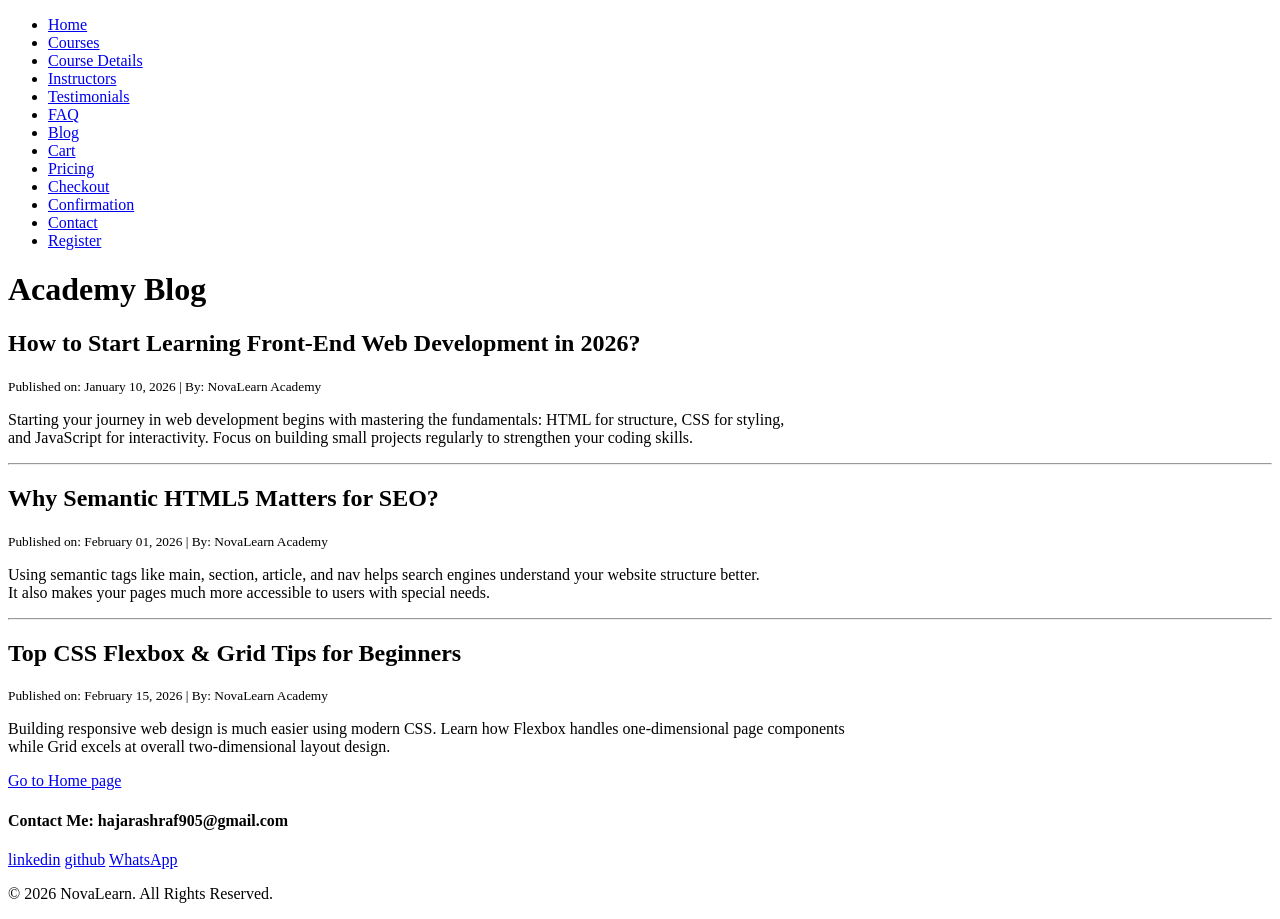
==== blog.html @ bad31fc0 "Complete NovaLearn HTML project" ====
<!DOCTYPE html>
<html lang="en">
<head>
    <meta charset="UTF-8">
    <meta name="viewport" content="width=device-width, initial-scale=1.0">
    <title>Blog</title>
</head>
<body>
    <!--start navBar-->
    <header>
    <nav>
        <ul>
            <li><a href="index.html">Home</a></li>
            <li><a href="courses.html">Courses</a></li>
            <li><a href="details.html">Course Details</a></li>
            <li><a href="inst.html">Instructors</a></li>
            <li><a href="test.html">Testimonials</a></li>
            <li><a href="faq.html">FAQ</a></li>
            <li><a href="blog.html">Blog</a></li>
            <li><a href="cart.html">Cart</a></li>
            <li><a href="price.html">Pricing</a></li>
            <li><a href="out.html">Checkout</a></li>
            <li><a href="conform.html">Confirmation</a></li>
            <li><a href="contact.html">Contact</a></li>
            <li><a href="reg.html">Register</a></li>
        </ul>
    </nav>
    </header>

    <main>
        <h1 class="blogac">Academy Blog</h1>
        <section id="blog">
            <!--article 1-->
            <article class="art">
                <h2 class="qs">How to Start Learning Front-End Web Development in 2026?</h2>
                <p class="sm"><small>Published on: January 10, 2026 | By: NovaLearn Academy</small></p>
                <p class="disc">Starting your journey in web development begins with mastering the fundamentals: HTML for structure, CSS for styling,<br>
                    and JavaScript for interactivity. Focus on building small projects regularly to strengthen your coding skills.</p>
            </article>
            <hr>
            <!--article 2-->
            <article class="art">
                <h2 class="qs">Why Semantic HTML5 Matters for SEO?</h2>
                <p class="sm"><small>Published on: February 01, 2026 | By: NovaLearn Academy</small></p>
                <p class="disc">Using semantic tags like main, section, article, and nav helps search engines understand your website structure better.<br>
                    It also makes your pages much more accessible to users with special needs.</p>
            </article>
            <hr>
            <!--article 3-->
            <article class="art">
                <h2 class="qs">Top CSS Flexbox & Grid Tips for Beginners</h2>
                <p class="sm"><small>Published on: February 15, 2026 | By: NovaLearn Academy</small></p>
                <p class="disc">Building responsive web design is much easier using modern CSS. Learn how Flexbox handles one-dimensional page components<br>
                    while Grid excels at overall two-dimensional layout design.</p>
            </article>
        </section>
        <!--button-->
        <section class="button">
            <a href="index.html">Go to Home page</a>
        </section>
    </main>

    <!--start footer-->
    <footer id="contact">
        <h4>Contact Me: hajarashraf905@gmail.com</h4>
        <div class="linkes">
            <a href="https://www.linkedin.com/in/hajar-ashraf/" target="_blank">linkedin</a>
            <a href="https://github.com/Hajar-Ashraf9" target="_blank">github</a>
            <a href="https://wa.me/201016515759" target="_blank">WhatsApp</a>
        </div>
        <!--حقوق الملكية-->
        <p>&copy; 2026 NovaLearn. All Rights Reserved.</p>
    </footer>
</body>
</html>
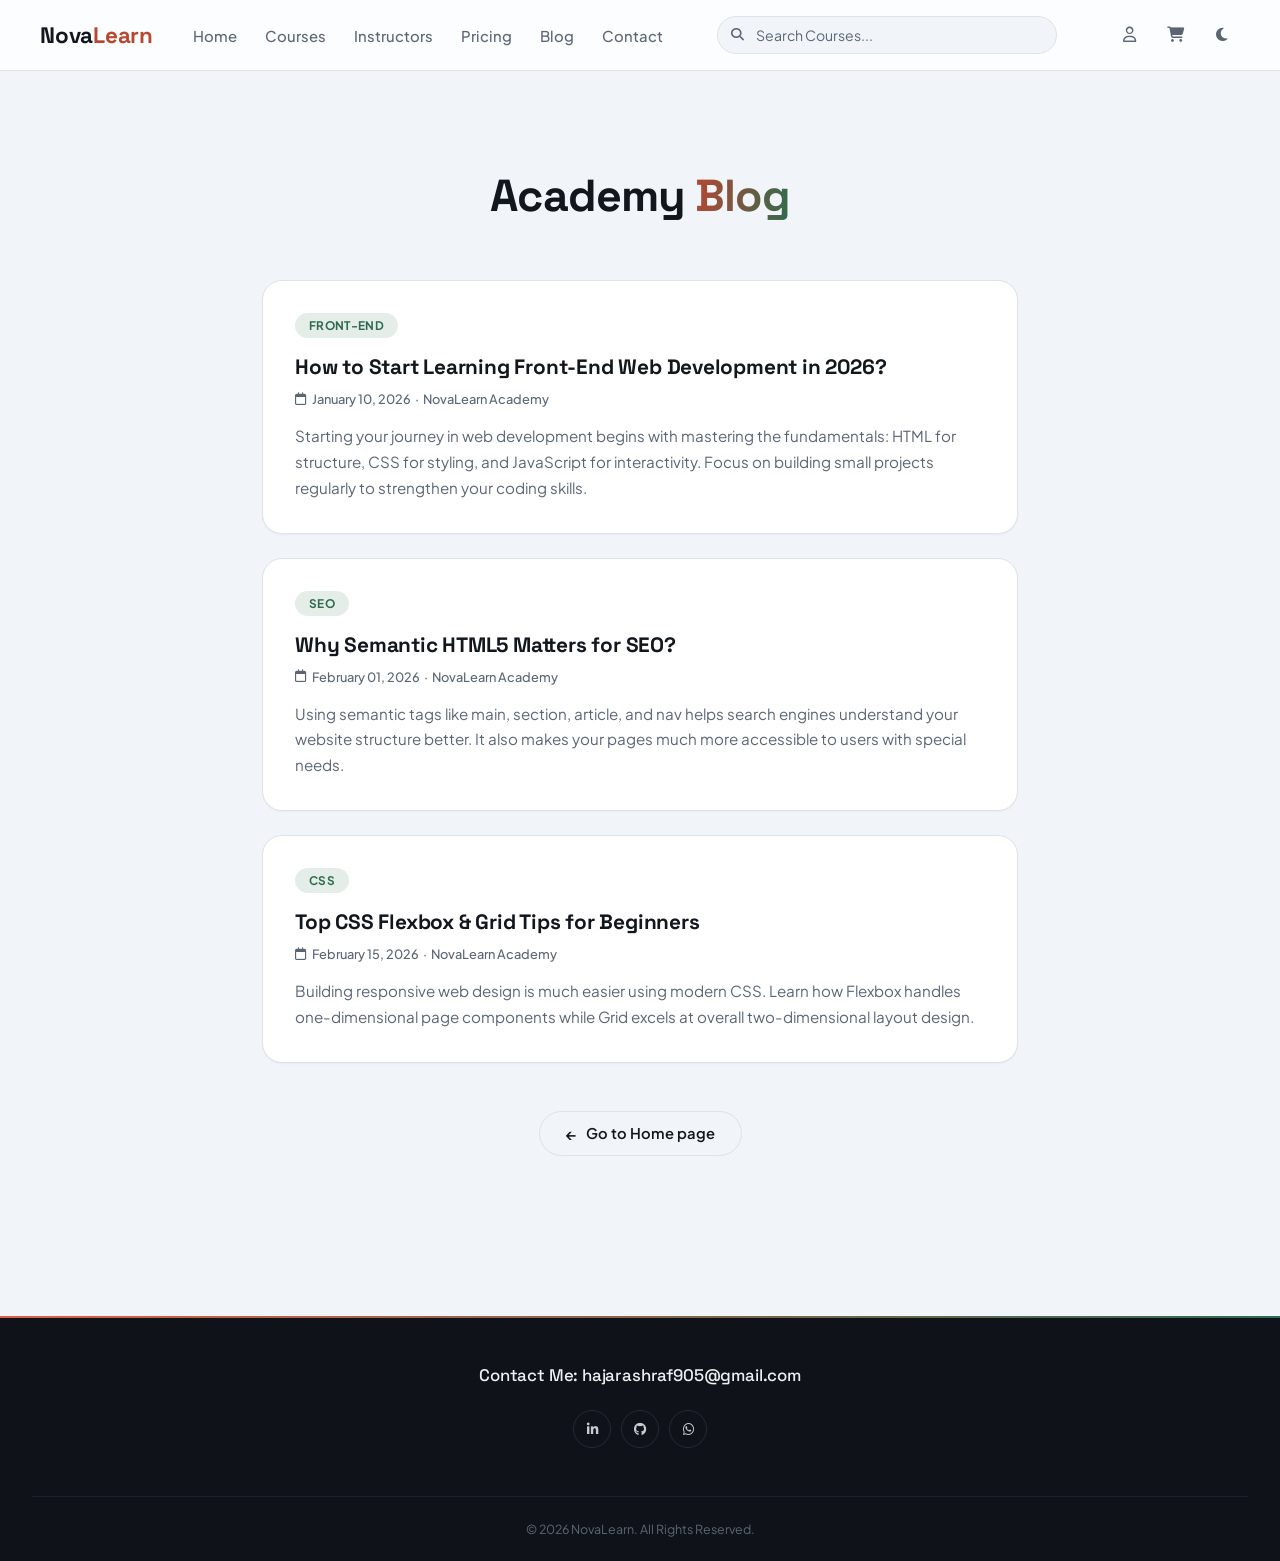
==== commit 3a635600: "Add Checkout and Dynamic Confirmation Page" ====
--- a/blog.html
+++ b/blog.html
@@ -3,54 +3,87 @@
 <head>
     <meta charset="UTF-8">
     <meta name="viewport" content="width=device-width, initial-scale=1.0">
+    <!-- Google Fonts (Plus Jakarta Sans) -->
+    <link rel="preconnect" href="https://fonts.googleapis.com">
+<link rel="preconnect" href="https://fonts.gstatic.com" crossorigin>
+<link href="https://fonts.googleapis.com/css2?family=Plus+Jakarta+Sans:wght@400;500;600;700;800&family=Space+Grotesk:wght@500;600;700&display=swap" rel="stylesheet">    
+<!--library cdn-->
+    <link rel="stylesheet" href="https://cdnjs.cloudflare.com/ajax/libs/font-awesome/6.5.1/css/all.min.css">
+    <!--style-->
+    <link rel="stylesheet" href="style.css">
+    <link rel="stylesheet" href="blog.css">
     <title>Blog</title>
 </head>
-<body>
+<body class="light blog-page">
     <!--start navBar-->
     <header>
-    <nav>
-        <ul>
-            <li><a href="index.html">Home</a></li>
-            <li><a href="courses.html">Courses</a></li>
-            <li><a href="details.html">Course Details</a></li>
-            <li><a href="inst.html">Instructors</a></li>
-            <li><a href="test.html">Testimonials</a></li>
-            <li><a href="faq.html">FAQ</a></li>
-            <li><a href="blog.html">Blog</a></li>
-            <li><a href="cart.html">Cart</a></li>
-            <li><a href="price.html">Pricing</a></li>
-            <li><a href="out.html">Checkout</a></li>
-            <li><a href="conform.html">Confirmation</a></li>
-            <li><a href="contact.html">Contact</a></li>
-            <li><a href="reg.html">Register</a></li>
-        </ul>
+    <nav class="navbar">
+        <!-- 1. اللوجو والروابط على اليسار -->
+        <div class="nav-left">
+            <h1 class="logo">Nova<span>Learn</span></h1>
+            <ul class="nav-links">
+                <li><a href="index.html">Home</a></li>
+                <li><a href="courses.html">Courses</a></li>
+                <li><a href="inst.html">Instructors</a></li>
+                <li><a href="price.html">Pricing</a></li>
+                <li><a href="blog.html">Blog</a></li>
+                <li><a href="contact.html">Contact</a></li>
+            </ul>
+        </div>
+
+        <!-- 2. مربع البحث في المنتصف -->
+        <div class="nav-center">
+            <div class="search-box">
+                <i class="fa-solid fa-magnifying-glass search-icon"></i>
+                <input type="text" placeholder="Search Courses..." id="search">
+            </div>
+        </div>
+
+        <!-- 3. الأيقونات الثلاث على اليمين -->
+        <div class="nav-right">
+            <!-- أيقونة المستخدم -->
+            <a href="reg.html" class="icon-btn" aria-label="User Account">
+                <i class="fa-regular fa-user"></i>
+            </a>
+
+            <!-- أيقونة السلة -->
+            <a href="cart.html" class="icon-btn cart-btn" aria-label="Shopping Cart">
+                <i class="fa-solid fa-cart-shopping"></i>
+            </a>
+
+            <!-- أيقونة القمر للمود -->
+            <button id="theme-toggle" class="icon-btn" aria-label="Toggle Theme">
+                <i class="fa-solid fa-moon"></i>
+            </button>
+        </div>
     </nav>
-    </header>
+</header>
 
     <main>
-        <h1 class="blogac">Academy Blog</h1>
+        <h1 class="blogac">Academy <span class="gradient-text">Blog</span></h1>
         <section id="blog">
             <!--article 1-->
             <article class="art">
+                <span class="tag">Front-End</span>
                 <h2 class="qs">How to Start Learning Front-End Web Development in 2026?</h2>
-                <p class="sm"><small>Published on: January 10, 2026 | By: NovaLearn Academy</small></p>
-                <p class="disc">Starting your journey in web development begins with mastering the fundamentals: HTML for structure, CSS for styling,<br>
+                <p class="sm"><i class="fa-regular fa-calendar"></i> January 10, 2026 &nbsp;·&nbsp; NovaLearn Academy</p>
+                <p class="disc">Starting your journey in web development begins with mastering the fundamentals: HTML for structure, CSS for styling,
                     and JavaScript for interactivity. Focus on building small projects regularly to strengthen your coding skills.</p>
             </article>
-            <hr>
             <!--article 2-->
             <article class="art">
+                <span class="tag">SEO</span>
                 <h2 class="qs">Why Semantic HTML5 Matters for SEO?</h2>
-                <p class="sm"><small>Published on: February 01, 2026 | By: NovaLearn Academy</small></p>
-                <p class="disc">Using semantic tags like main, section, article, and nav helps search engines understand your website structure better.<br>
+                <p class="sm"><i class="fa-regular fa-calendar"></i> February 01, 2026 &nbsp;·&nbsp; NovaLearn Academy</p>
+                <p class="disc">Using semantic tags like main, section, article, and nav helps search engines understand your website structure better.
                     It also makes your pages much more accessible to users with special needs.</p>
             </article>
-            <hr>
             <!--article 3-->
             <article class="art">
+                <span class="tag">CSS</span>
                 <h2 class="qs">Top CSS Flexbox & Grid Tips for Beginners</h2>
-                <p class="sm"><small>Published on: February 15, 2026 | By: NovaLearn Academy</small></p>
-                <p class="disc">Building responsive web design is much easier using modern CSS. Learn how Flexbox handles one-dimensional page components<br>
+                <p class="sm"><i class="fa-regular fa-calendar"></i> February 15, 2026 &nbsp;·&nbsp; NovaLearn Academy</p>
+                <p class="disc">Building responsive web design is much easier using modern CSS. Learn how Flexbox handles one-dimensional page components
                     while Grid excels at overall two-dimensional layout design.</p>
             </article>
         </section>
@@ -71,5 +104,8 @@
         <!--حقوق الملكية-->
         <p>&copy; 2026 NovaLearn. All Rights Reserved.</p>
     </footer>
+
+        <script src="main.js"></script>
+
 </body>
 </html>
--- a/style.css
+++ b/style.css
@@ -0,0 +1,2787 @@
+/* =========================================================
+   NovaLearn — stylesheet (no CSS variables / :root)
+   Palette: cool paper / navy-ink base, amber -> teal accent pair
+   Type: Space Grotesk (display) + Plus Jakarta Sans (body/UI)
+   ========================================================= */
+
+/* Fonts are now loaded via <link> tags in each page's <head> */
+
+/* ---------- Reset ---------- */
+*, *::before, *::after { box-sizing: border-box; }
+html { scroll-behavior: smooth; }
+body {
+  margin: 0;
+  font-family: 'Plus Jakarta Sans', system-ui, sans-serif;
+  transition: background-color .3s ease, color .3s ease;
+}
+ul { list-style: none; margin: 0; padding: 0; }
+a { text-decoration: none; color: inherit; }
+img, video { max-width: 100%; display: block; }
+button { font: inherit; cursor: pointer; background: none; border: none; color: inherit; }
+input { font: inherit; }
+h1, h2, h3, h4 { margin: 0; font-family: 'Space Grotesk', 'Plus Jakarta Sans', sans-serif; }
+p { margin: 0; }
+
+/* ---------- Base colors (light / dark) ---------- */
+body.light { background: #F1F4F8; color: #12161D; }
+body.dark  { background: #0F131B; color: #EBEEF3; }
+
+/* ---------- Accessibility ---------- */
+:focus-visible {
+  outline: 2px solid #2F6B4F;
+  outline-offset: 2px;
+  border-radius: 6px;
+}
+body.dark :focus-visible { outline-color: #6FBF9B; }
+
+@media (prefers-reduced-motion: reduce) {
+  *, *::before, *::after { animation: none !important; transition: none !important; scroll-behavior: auto !important; }
+  .hero-badge, .wel, .p1, .cta-buttons { opacity: 1; transform: none; }
+}
+
+/* ==========================================================
+   Header / Navbar
+   ========================================================== */
+header {
+  position: sticky;
+  top: 0;
+  z-index: 50;
+  backdrop-filter: blur(14px);
+  -webkit-backdrop-filter: blur(14px);
+}
+body.light header { background: rgba(255, 255, 255, .78); border-bottom: 1px solid #DCE3EA; }
+body.dark  header { background: rgba(23, 28, 38, .72); border-bottom: 1px solid #262E3B; }
+
+.navbar {
+  max-width: 1400px;
+  margin: 0 auto;
+  padding: 16px 40px;
+  display: grid;
+  grid-template-columns: auto 1fr auto;
+  align-items: center;
+  gap: 48px;
+}
+
+.nav-left {
+  display: flex;
+  align-items: center;
+  gap: 40px;
+}
+
+.logo {
+  font-size: 1.4rem;
+  font-weight: 700;
+  letter-spacing: -0.01em;
+  white-space: nowrap;
+}
+body.light .logo span { color: #B84732; }
+body.dark  .logo span { color: #F2A288; }
+
+.nav-links {
+  display: flex;
+  gap: 28px;
+}
+.nav-links a {
+  position: relative;
+  font-size: .93rem;
+  font-weight: 500;
+  padding: 4px 0;
+  transition: color .2s cubic-bezier(.4,0,.2,1);
+}
+body.light .nav-links a { color: #5B6675; }
+body.dark  .nav-links a { color: #93A0B0; }
+
+.nav-links a::after {
+  content: '';
+  position: absolute;
+  left: 50%;
+  bottom: -4px;
+  width: 0;
+  height: 2px;
+  transform: translateX(-50%);
+  transition: width .25s cubic-bezier(.4,0,.2,1);
+}
+body.light .nav-links a::after { background: #2F6B4F; }
+body.dark  .nav-links a::after { background: #6FBF9B; }
+
+body.light .nav-links a:hover,
+body.light .nav-links a:focus-visible { color: #2F6B4F; }
+body.dark  .nav-links a:hover,
+body.dark  .nav-links a:focus-visible { color: #6FBF9B; }
+
+.nav-links a:hover::after,
+.nav-links a:focus-visible::after { width: 100%; }
+
+.nav-center {
+  display: flex;
+  justify-content: center;
+}
+.nav-center .search-box {
+  width: 100%;
+  max-width: 340px;
+}
+.search-box {
+  position: relative;
+  width: 100%;
+}
+.search-box input {
+  width: 100%;
+  padding: 9px 16px 9px 38px;
+  border-radius: 999px;
+  font-size: .88rem;
+  transition: border-color .2s cubic-bezier(.4,0,.2,1), background .2s cubic-bezier(.4,0,.2,1);
+}
+body.light .search-box input { border: 1px solid #DCE3EA; background: #F1F4F8; color: #12161D; }
+body.dark  .search-box input { border: 1px solid #262E3B; background: #0F131B; color: #EBEEF3; }
+
+body.light .search-box input::placeholder { color: #5B6675; }
+body.dark  .search-box input::placeholder { color: #93A0B0; }
+
+body.light .search-box input:focus { outline: none; border-color: #2F6B4F; background: #FFFFFF; }
+body.dark  .search-box input:focus { outline: none; border-color: #6FBF9B; background: #171C26; }
+
+.search-icon {
+  position: absolute;
+  left: 14px;
+  top: 50%;
+  transform: translateY(-50%);
+  font-size: .8rem;
+  pointer-events: none;
+}
+body.light .search-icon { color: #5B6675; }
+body.dark  .search-icon { color: #93A0B0; }
+
+.nav-right {
+  display: flex;
+  align-items: center;
+  gap: 8px;
+}
+.icon-btn {
+  width: 38px;
+  height: 38px;
+  display: flex;
+  align-items: center;
+  justify-content: center;
+  border-radius: 50%;
+  font-size: .95rem;
+  border: 1px solid transparent;
+  transition: border-color .2s cubic-bezier(.4,0,.2,1), color .2s cubic-bezier(.4,0,.2,1);
+}
+body.light .icon-btn { color: #5B6675; }
+body.dark  .icon-btn { color: #93A0B0; }
+
+body.light .icon-btn:hover { border-color: #DCE3EA; color: #2F6B4F; }
+body.dark  .icon-btn:hover { border-color: #262E3B; color: #6FBF9B; }
+
+.cart-btn { position: relative; }
+
+/* ==========================================================
+   Hero
+   ========================================================== */
+#welcome {
+  max-width: 1180px;
+  margin: 0 auto;
+  padding: 96px 32px 48px;
+}
+
+.hero-clean {
+  position: relative;
+  z-index: 1;
+  max-width: 620px;
+  padding-top: 8px;
+}
+
+.hero-clean::before {
+  content: '';
+  position: absolute;
+  top: -20px;
+  right: -60px;
+  width: 320px;
+  height: 260px;
+  z-index: -1;
+  background-size: 28px 28px;
+  -webkit-mask-image: radial-gradient(ellipse 60% 60% at 70% 30%, #000 40%, transparent 100%);
+  mask-image: radial-gradient(ellipse 60% 60% at 70% 30%, #000 40%, transparent 100%);
+}
+body.light .hero-clean::before {
+  background-image:
+    linear-gradient(#DCE3EA 1px, transparent 1px),
+    linear-gradient(90deg, #DCE3EA 1px, transparent 1px);
+}
+body.dark .hero-clean::before {
+  background-image:
+    linear-gradient(#262E3B 1px, transparent 1px),
+    linear-gradient(90deg, #262E3B 1px, transparent 1px);
+}
+
+.hero-clean::after {
+  content: '';
+  position: absolute;
+  top: -140px;
+  left: -160px;
+  width: 480px;
+  height: 480px;
+  z-index: -2;
+  border-radius: 50%;
+  filter: blur(60px);
+  pointer-events: none;
+}
+body.light .hero-clean::after { background: radial-gradient(circle, rgba(221, 94, 69, .16), transparent 70%); }
+body.dark  .hero-clean::after { background: radial-gradient(circle, rgba(237, 138, 110, .14), transparent 70%); }
+
+@keyframes heroRise {
+  from { opacity: 0; transform: translateY(14px); }
+  to   { opacity: 1; transform: translateY(0); }
+}
+
+.hero-badge {
+  display: inline-flex;
+  align-items: center;
+  gap: 8px;
+  padding: 7px 16px 7px 12px;
+  border-radius: 999px;
+  font-size: .82rem;
+  font-weight: 600;
+  margin-bottom: 24px;
+  animation: heroRise .6s cubic-bezier(.4,0,.2,1) both;
+}
+body.light .hero-badge { background: #FFFFFF; border: 1px solid #DCE3EA; color: #5B6675; }
+body.dark  .hero-badge { background: #171C26; border: 1px solid #262E3B; color: #93A0B0; }
+
+.badge-icon { font-size: .85rem; }
+
+.wel {
+  font-size: clamp(2.1rem, 4.2vw, 3.2rem);
+  line-height: 1.12;
+  font-weight: 700;
+  letter-spacing: -0.02em;
+  display: flex;
+  flex-direction: column;
+  gap: 6px;
+  margin-bottom: 24px;
+  animation: heroRise .6s cubic-bezier(.4,0,.2,1) .08s both;
+}
+
+.gradient-text {
+  -webkit-background-clip: text;
+  background-clip: text;
+  -webkit-text-fill-color: transparent;
+  color: transparent;
+}
+body.light .gradient-text { background-image: linear-gradient(100deg, #B84732, #2F6B4F); }
+body.dark  .gradient-text { background-image: linear-gradient(100deg, #F2A288, #6FBF9B); }
+
+.p1 {
+  font-size: 1.05rem;
+  line-height: 1.65;
+  max-width: 46ch;
+  margin-bottom: 48px;
+  animation: heroRise .6s cubic-bezier(.4,0,.2,1) .16s both;
+}
+body.light .p1 { color: #5B6675; }
+body.dark  .p1 { color: #93A0B0; }
+
+.cta-buttons {
+  display: flex;
+  flex-wrap: wrap;
+  gap: 14px;
+  animation: heroRise .6s cubic-bezier(.4,0,.2,1) .24s both;
+}
+
+.btn-primary,
+.btn-secondary {
+  display: inline-flex;
+  align-items: center;
+  gap: 10px;
+  padding: 13px 26px;
+  font-size: .95rem;
+  font-weight: 600;
+  border-radius: 999px;
+  transition: transform .2s cubic-bezier(.4,0,.2,1), background .2s cubic-bezier(.4,0,.2,1), border-color .2s cubic-bezier(.4,0,.2,1);
+}
+
+.btn-primary i,
+.btn-secondary i {
+  transition: transform .2s cubic-bezier(.4,0,.2,1);
+}
+.btn-primary:hover i { transform: translateX(3px); }
+.btn-secondary:hover i { transform: scale(1.1); }
+
+body.light .btn-primary { background: #DD5E45; color: #FFFFFF; }
+body.dark  .btn-primary { background: #ED8A6E; color: #12161D; }
+body.light .btn-primary:hover { background: #B84732; transform: translateY(-1px); }
+body.dark  .btn-primary:hover { background: #F2A288; transform: translateY(-1px); }
+
+body.light .btn-secondary { background: transparent; color: #12161D; border: 1px solid #DCE3EA; }
+body.dark  .btn-secondary { background: transparent; color: #EBEEF3; border: 1px solid #262E3B; }
+body.light .btn-secondary:hover { border-color: #2F6B4F; color: #2F6B4F; transform: translateY(-1px); }
+body.dark  .btn-secondary:hover { border-color: #6FBF9B; color: #6FBF9B; transform: translateY(-1px); }
+
+/* ---------- Stats ---------- */
+.stats-section {
+  display: flex;
+  flex-wrap: wrap;
+  gap: 48px;
+  margin-top: 96px;
+  padding-top: 48px;
+}
+body.light .stats-section { border-top: 1px solid #DCE3EA; }
+body.dark  .stats-section { border-top: 1px solid #262E3B; }
+
+.stat-card {
+  padding-left: 18px;
+  min-width: 140px;
+}
+body.light .stat-card { border-left: 2px solid #DD5E45; }
+body.dark  .stat-card { border-left: 2px solid #ED8A6E; }
+
+.stat-card h3 {
+  font-size: 2rem;
+  font-weight: 700;
+  margin-bottom: 4px;
+}
+.stat-card p { font-size: .88rem; }
+body.light .stat-card p { color: #5B6675; }
+body.dark  .stat-card p { color: #93A0B0; }
+
+/* ---------- Video ---------- */
+.video-container {
+  margin: 96px 0 0;
+  border-radius: 22px;
+  overflow: hidden;
+}
+body.light .video-container { border: 1px solid #DCE3EA; box-shadow: 0 1px 2px rgba(15, 19, 25, .04); }
+body.dark  .video-container { border: 1px solid #262E3B; box-shadow: 0 1px 2px rgba(0, 0, 0, .3); }
+
+.video-container video {
+  width: 100%;
+  aspect-ratio: 16 / 9;
+  object-fit: cover;
+}
+body.light .video-container video { background: #E9EEF3; }
+body.dark  .video-container video { background: #1E2430; }
+
+/* ==========================================================
+   Courses table
+   ========================================================== */
+#table {
+  max-width: 1180px;
+  margin: 0 auto;
+  padding: 96px 32px;
+}
+
+.corname {
+  font-size: 1.8rem;
+  font-weight: 700;
+  letter-spacing: -0.01em;
+  margin-bottom: 24px;
+}
+
+#table table {
+  width: 100%;
+  border-collapse: collapse;
+}
+
+#table thead th {
+  text-align: left;
+  font-size: .82rem;
+  font-weight: 600;
+  padding: 12px 16px;
+}
+body.light #table thead th { color: #5B6675; border-bottom: 2px solid #DD5E45; }
+body.dark  #table thead th { color: #93A0B0; border-bottom: 2px solid #ED8A6E; }
+
+#table tbody td {
+  padding: 18px 16px;
+  font-size: .95rem;
+}
+body.light #table tbody td { color: #12161D; border-bottom: 1px solid #DCE3EA; }
+body.dark  #table tbody td { color: #EBEEF3; border-bottom: 1px solid #262E3B; }
+
+body.light #table tbody tr:hover td { background: #E9EEF3; }
+body.dark  #table tbody tr:hover td { background: #1E2430; }
+
+#table tbody td:nth-child(3) {
+  font-weight: 600;
+  padding-left: 30px;
+  position: relative;
+}
+#table tbody td:nth-child(3)::after {
+  content: '';
+  position: absolute;
+  left: 16px;
+  top: 50%;
+  transform: translateY(-50%);
+  width: 8px;
+  height: 8px;
+  border-radius: 50%;
+}
+
+body.light #table tbody tr:nth-child(1) td:nth-child(3) { color: #2F6B4F; }
+body.dark  #table tbody tr:nth-child(1) td:nth-child(3) { color: #6FBF9B; }
+body.light #table tbody tr:nth-child(1) td:nth-child(3)::after { background: #2F6B4F; }
+body.dark  #table tbody tr:nth-child(1) td:nth-child(3)::after { background: #6FBF9B; }
+
+body.light #table tbody tr:nth-child(2) td:nth-child(3) { color: #B84732; }
+body.dark  #table tbody tr:nth-child(2) td:nth-child(3) { color: #F2A288; }
+body.light #table tbody tr:nth-child(2) td:nth-child(3)::after { background: #B84732; }
+body.dark  #table tbody tr:nth-child(2) td:nth-child(3)::after { background: #F2A288; }
+
+body.light #table tbody tr:nth-child(3) td:nth-child(3) { color: #7C3A5D; }
+body.dark  #table tbody tr:nth-child(3) td:nth-child(3) { color: #C77FA0; }
+body.light #table tbody tr:nth-child(3) td:nth-child(3)::after { background: #7C3A5D; }
+body.dark  #table tbody tr:nth-child(3) td:nth-child(3)::after { background: #C77FA0; }
+
+/* ==========================================================
+   FAQ teaser (homepage)
+   ========================================================== */
+#faq-teaser {
+  max-width: 1180px;
+  margin: 0 auto;
+  padding: 0 32px 96px;
+}
+
+.faq-teaser-box {
+  display: flex;
+  align-items: center;
+  justify-content: space-between;
+  flex-wrap: wrap;
+  gap: 24px;
+  padding: 40px 48px;
+  border-radius: 22px;
+}
+body.light .faq-teaser-box { background: #FFFFFF; border: 1px solid #DCE3EA; box-shadow: 0 1px 2px rgba(15, 19, 25, .04); }
+body.dark  .faq-teaser-box { background: #171C26; border: 1px solid #262E3B; box-shadow: 0 1px 2px rgba(0, 0, 0, .3); }
+
+.faq-teaser-text h3 {
+  font-size: 1.4rem;
+  font-weight: 700;
+  letter-spacing: -0.01em;
+  margin-bottom: 6px;
+}
+
+.faq-teaser-text p {
+  font-size: .92rem;
+}
+body.light .faq-teaser-text p { color: #5B6675; }
+body.dark  .faq-teaser-text p { color: #93A0B0; }
+
+@media (max-width: 640px) {
+  .faq-teaser-box { flex-direction: column; align-items: stretch; text-align: center; padding: 32px 24px; }
+}
+/* ==========================================================
+   Instructors teaser (homepage)
+   ========================================================== */
+#inst-teaser {
+  max-width: 1180px;
+  margin: 0 auto;
+  padding: 0 32px 96px;
+}
+
+.inst-teaser-head {
+  display: flex;
+  align-items: center;
+  justify-content: space-between;
+  flex-wrap: wrap;
+  gap: 16px;
+  margin-bottom: 32px;
+}
+
+.inst-teaser-head h3 {
+  font-size: 1.6rem;
+  font-weight: 700;
+  letter-spacing: -0.01em;
+}
+
+.inst-teaser-grid {
+  display: grid;
+  grid-template-columns: repeat(3, 1fr);
+  gap: 20px;
+}
+
+.inst-mini {
+  display: block;
+  padding: 24px;
+  border-radius: 18px;
+  text-align: center;
+  transition: transform .2s cubic-bezier(.4,0,.2,1), border-color .2s cubic-bezier(.4,0,.2,1);
+}
+body.light .inst-mini { background: #FFFFFF; border: 1px solid #DCE3EA; box-shadow: 0 1px 2px rgba(15, 19, 25, .04); }
+body.dark  .inst-mini { background: #171C26; border: 1px solid #262E3B; box-shadow: 0 1px 2px rgba(0, 0, 0, .3); }
+
+body.light .inst-mini:hover { border-color: #2F6B4F; transform: translateY(-3px); }
+body.dark  .inst-mini:hover { border-color: #6FBF9B; transform: translateY(-3px); }
+
+.inst-mini img {
+  width: 76px;
+  height: 76px;
+  object-fit: cover;
+  border-radius: 50%;
+  margin: 0 auto 14px;
+}
+body.light .inst-mini img { border: 2px solid #DD5E45; }
+body.dark  .inst-mini img { border: 2px solid #ED8A6E; }
+
+.inst-mini h4 {
+  font-size: 1rem;
+  font-weight: 700;
+  margin-bottom: 4px;
+}
+body.light .inst-mini h4 { color: #12161D; }
+body.dark  .inst-mini h4 { color: #EBEEF3; }
+
+.inst-mini p {
+  font-size: .8rem;
+  font-weight: 500;
+}
+body.light .inst-mini p { color: #5B6675; }
+body.dark  .inst-mini p { color: #93A0B0; }
+
+@media (max-width: 760px) {
+  .inst-teaser-grid { grid-template-columns: 1fr; }
+}
+/* ==========================================================
+   Testimonials teaser (homepage)
+   ========================================================== */
+#test-teaser {
+  max-width: 1180px;
+  margin: 0 auto;
+  padding: 0 32px 96px;
+}
+
+.test-teaser-box {
+  display: flex;
+  align-items: center;
+  justify-content: space-between;
+  flex-wrap: wrap;
+  gap: 24px;
+  padding: 40px 48px;
+  border-radius: 22px;
+}
+body.light .test-teaser-box { background: #FFFFFF; border: 1px solid #DCE3EA; box-shadow: 0 1px 2px rgba(15, 19, 25, .04); }
+body.dark  .test-teaser-box { background: #171C26; border: 1px solid #262E3B; box-shadow: 0 1px 2px rgba(0, 0, 0, .3); }
+
+.test-teaser-text h3 {
+  font-size: 1.4rem;
+  font-weight: 700;
+  letter-spacing: -0.01em;
+  margin-bottom: 6px;
+}
+
+.test-teaser-text p {
+  font-size: .92rem;
+  max-width: 46ch;
+}
+body.light .test-teaser-text p { color: #5B6675; }
+body.dark  .test-teaser-text p { color: #93A0B0; }
+
+@media (max-width: 640px) {
+  .test-teaser-box { flex-direction: column; align-items: stretch; text-align: center; padding: 32px 24px; }
+}
+/* ==========================================================
+   Footer
+   ========================================================== */
+footer {
+  margin-top: 96px;
+  padding: 48px 32px 24px;
+  position: relative;
+  overflow: hidden;
+  text-align: center;
+}
+body.light footer { background: #0F1319; color: #C6CCD4; }
+body.dark  footer { background: #090C11; color: #8C97A4; }
+
+footer::before {
+  content: '';
+  position: absolute;
+  top: 0;
+  left: 0;
+  right: 0;
+  height: 2px;
+}
+body.light footer::before { background: linear-gradient(90deg, #DD5E45, #2F6B4F); }
+body.dark  footer::before { background: linear-gradient(90deg, #ED8A6E, #6FBF9B); }
+
+footer h4 {
+  font-size: 1.05rem;
+  font-weight: 500;
+  color: #EDEFF3;
+  letter-spacing: -0.01em;
+  margin-bottom: 24px;
+}
+
+.linkes {
+  display: flex;
+  align-items: center;
+  justify-content: center;
+  gap: 10px;
+  margin-bottom: 48px;
+}
+.linkes a {
+  width: 38px;
+  height: 38px;
+  display: flex;
+  align-items: center;
+  justify-content: center;
+  border: 1px solid #232A35;
+  border-radius: 50%;
+  font-size: .82rem;
+  font-weight: 500;
+  text-indent: -9999px;
+  overflow: hidden;
+  position: relative;
+  transition: border-color .2s cubic-bezier(.4,0,.2,1), background .2s cubic-bezier(.4,0,.2,1);
+}
+body.light .linkes a { color: #C6CCD4; }
+body.dark  .linkes a { color: #8C97A4; }
+
+.linkes a::before {
+  font-family: 'Font Awesome 6 Brands';
+  font-weight: 400;
+  text-indent: 0;
+  position: absolute;
+  inset: 0;
+  display: flex;
+  align-items: center;
+  justify-content: center;
+}
+.linkes a[href*="linkedin"]::before { content: '\f0e1'; }
+.linkes a[href*="github"]::before { content: '\f09b'; }
+.linkes a[href*="wa.me"]::before { content: '\f232'; }
+
+body.light .linkes a:hover { border-color: #2F6B4F; background: rgba(47, 107, 79, .12); color: #2F6B4F; }
+body.dark  .linkes a:hover { border-color: #6FBF9B; background: rgba(111, 191, 155, .12); color: #6FBF9B; }
+
+footer p {
+  padding-top: 24px;
+  border-top: 1px solid #1B212B;
+  font-size: .78rem;
+  color: #5C6673;
+}
+
+/* ==========================================================
+   Responsive
+   ========================================================== */
+@media (max-width: 960px) {
+  .nav-links { display: none; }
+  .nav-center { max-width: 220px; }
+}
+
+@media (max-width: 640px) {
+  .navbar { padding: 12px 20px; }
+  .nav-center { display: none; }
+  #welcome, #table { padding-left: 20px; padding-right: 20px; }
+  .hero-clean::before { display: none; }
+  .stats-section { gap: 24px; }
+  .cta-buttons { flex-direction: column; align-items: stretch; }
+  .btn-primary, .btn-secondary { justify-content: center; }
+  #table table, #table thead, #table tbody, #table th, #table td, #table tr { display: block; }
+  #table thead { display: none; }
+  #table tbody tr { padding: 12px 0; }
+  body.light #table tbody tr { border-bottom: 1px solid #DCE3EA; }
+  body.dark  #table tbody tr { border-bottom: 1px solid #262E3B; }
+  #table tbody td { border-bottom: none; padding: 4px 0; }
+  #table tbody td::before {
+    content: attr(data-label);
+    display: block;
+    font-size: .75rem;
+    margin-bottom: 2px;
+  }
+  body.light #table tbody td::before { color: #5B6675; }
+  body.dark  #table tbody td::before { color: #93A0B0; }
+}
+/* =========================================================
+   courses.css — page-specific styles for courses.html
+   Extends style.css. Load this AFTER style.css.
+   ========================================================= */
+
+#tab {
+  max-width: 1180px;
+  margin: 0 auto;
+  padding: 96px 32px 64px;
+}
+
+.name {
+  font-size: clamp(1.9rem, 3vw, 2.4rem);
+  font-weight: 700;
+  letter-spacing: -0.01em;
+  margin-bottom: 32px;
+}
+
+/* ---------- Table shell ---------- */
+#tab table {
+  width: 100%;
+  border-collapse: collapse;
+  border: none;
+}
+#tab th,
+#tab td {
+  border: none;
+}
+
+#tab thead th {
+  text-align: left;
+  font-size: .82rem;
+  font-weight: 600;
+  padding: 12px 16px;
+}
+body.light #tab thead th { color: #5B6675; border-bottom: 2px solid #DD5E45; }
+body.dark  #tab thead th { color: #93A0B0; border-bottom: 2px solid #ED8A6E; }
+
+#tab tbody td {
+  padding: 16px;
+  font-size: .95rem;
+  vertical-align: middle;
+}
+body.light #tab tbody td { color: #12161D; border-bottom: 1px solid #DCE3EA; }
+body.dark  #tab tbody td { color: #EBEEF3; border-bottom: 1px solid #262E3B; }
+
+body.light #tab tbody tr:hover td { background: #E9EEF3; }
+body.dark  #tab tbody tr:hover td { background: #1E2430; }
+
+/* ---------- Course thumbnail ---------- */
+#tab td img {
+  width: 92px;
+  height: 64px;
+  object-fit: cover;
+  border-radius: 12px;
+  display: block;
+}
+body.light #tab td img { border: 1px solid #DCE3EA; }
+body.dark  #tab td img { border: 1px solid #262E3B; }
+
+/* ---------- Level column: same meaning-based color coding as index.html ---------- */
+#tab tbody td:nth-child(3) {
+  font-weight: 600;
+  padding-left: 30px;
+  position: relative;
+}
+#tab tbody td:nth-child(3)::after {
+  content: '';
+  position: absolute;
+  left: 16px;
+  top: 50%;
+  transform: translateY(-50%);
+  width: 8px;
+  height: 8px;
+  border-radius: 50%;
+}
+body.light #tab tbody tr:nth-child(1) td:nth-child(3) { color: #2F6B4F; }
+body.dark  #tab tbody tr:nth-child(1) td:nth-child(3) { color: #6FBF9B; }
+body.light #tab tbody tr:nth-child(1) td:nth-child(3)::after { background: #2F6B4F; }
+body.dark  #tab tbody tr:nth-child(1) td:nth-child(3)::after { background: #6FBF9B; }
+
+body.light #tab tbody tr:nth-child(2) td:nth-child(3) { color: #B84732; }
+body.dark  #tab tbody tr:nth-child(2) td:nth-child(3) { color: #F2A288; }
+body.light #tab tbody tr:nth-child(2) td:nth-child(3)::after { background: #B84732; }
+body.dark  #tab tbody tr:nth-child(2) td:nth-child(3)::after { background: #F2A288; }
+
+body.light #tab tbody tr:nth-child(3) td:nth-child(3) { color: #7C3A5D; }
+body.dark  #tab tbody tr:nth-child(3) td:nth-child(3) { color: #C77FA0; }
+body.light #tab tbody tr:nth-child(3) td:nth-child(3)::after { background: #7C3A5D; }
+body.dark  #tab tbody tr:nth-child(3) td:nth-child(3)::after { background: #C77FA0; }
+
+/* ---------- Price column ---------- */
+#tab tbody td:nth-child(4) {
+  font-weight: 700;
+  font-family: 'Space Grotesk', 'Plus Jakarta Sans', sans-serif;
+}
+body.light #tab tbody td:nth-child(4) { color: #12161D; }
+body.dark  #tab tbody td:nth-child(4) { color: #EBEEF3; }
+
+/* ---------- Details button ---------- */
+#tab tbody td button {
+  padding: 8px 18px;
+  font-size: .85rem;
+  font-weight: 600;
+  font-family: 'Plus Jakarta Sans', sans-serif;
+  border-radius: 999px;
+  cursor: pointer;
+  transition: transform .2s cubic-bezier(.4,0,.2,1), border-color .2s cubic-bezier(.4,0,.2,1), color .2s cubic-bezier(.4,0,.2,1);
+}
+body.light #tab tbody td button { background: transparent; color: #12161D; border: 1px solid #DCE3EA; }
+body.dark  #tab tbody td button { background: transparent; color: #EBEEF3; border: 1px solid #262E3B; }
+body.light #tab tbody td button:hover { border-color: #2F6B4F; color: #2F6B4F; transform: translateY(-1px); }
+body.dark  #tab tbody td button:hover { border-color: #6FBF9B; color: #6FBF9B; transform: translateY(-1px); }
+
+/* ---------- Back to home link ---------- */
+.home {
+  max-width: 1180px;
+  margin: 0 auto;
+  padding: 16px 32px 96px;
+  text-align: center;
+}
+.home a {
+  display: inline-flex;
+  align-items: center;
+  gap: 8px;
+  font-size: .92rem;
+  font-weight: 600;
+  padding: 12px 26px;
+  border-radius: 999px;
+  transition: transform .2s cubic-bezier(.4,0,.2,1), border-color .2s cubic-bezier(.4,0,.2,1), color .2s cubic-bezier(.4,0,.2,1), background .2s cubic-bezier(.4,0,.2,1);
+}
+.home a::before {
+  content: '\2190';
+  font-size: .95rem;
+  transition: transform .2s cubic-bezier(.4,0,.2,1);
+}
+.home a:hover::before { transform: translateX(-3px); }
+
+body.light .home a { color: #12161D; border: 1px solid #DCE3EA; }
+body.dark  .home a { color: #EBEEF3; border: 1px solid #262E3B; }
+body.light .home a:hover { border-color: #2F6B4F; color: #2F6B4F; background: #E9EEF3; transform: translateY(-1px); }
+body.dark  .home a:hover { border-color: #6FBF9B; color: #6FBF9B; background: #1E2430; transform: translateY(-1px); }
+
+/* ---------- Responsive ---------- */
+@media (max-width: 760px) {
+  #tab table, #tab thead, #tab tbody, #tab th, #tab td, #tab tr { display: block; }
+  #tab thead { display: none; }
+  #tab tbody tr {
+    padding: 16px 0;
+    margin-bottom: 8px;
+  }
+  body.light #tab tbody tr { border-bottom: 1px solid #DCE3EA; }
+  body.dark  #tab tbody tr { border-bottom: 1px solid #262E3B; }
+  #tab tbody td { border-bottom: none; padding: 6px 0; }
+  #tab tbody td:nth-child(3) { padding-left: 20px; }
+  #tab tbody td::before {
+    content: attr(data-label);
+    display: block;
+    font-size: .72rem;
+    margin-bottom: 3px;
+  }
+  body.light #tab tbody td::before { color: #5B6675; }
+  body.dark  #tab tbody td::before { color: #93A0B0; }
+  #tab td img { width: 100%; height: 160px; margin-top: 4px; }
+}
+
+/* =========================================================
+   reg.css — page-specific styles for reg.html (register form)
+   Extends style.css. Load this AFTER style.css.
+
+   Scoped under body.reg-page so these generic tag selectors
+   (main, form, label, input...) can NEVER leak into other
+   pages, even if this file gets pasted/merged by mistake.
+   Add class="light reg-page" (or "dark reg-page") to <body>.
+   ========================================================= */
+
+body.reg-page {
+  min-height: 100vh;
+  display: flex;
+  flex-direction: column;
+}
+
+/* ---------- Top bar (logo + theme toggle) ---------- */
+body.reg-page .auth-topbar {
+  display: flex;
+  align-items: center;
+  justify-content: space-between;
+  padding: 20px 40px;
+}
+
+body.reg-page main {
+  flex: 1;
+  display: flex;
+  align-items: center;
+  justify-content: center;
+  flex-wrap: wrap;
+  gap: 72px;
+  padding: 24px 40px 64px;
+}
+
+/* ---------- Hero / intro column ---------- */
+body.reg-page .reg-hero {
+  flex: 1 1 420px;
+  max-width: 460px;
+}
+body.reg-page .reg-hero .hero-badge { margin-bottom: 20px; }
+
+body.reg-page .reg-title {
+  font-size: clamp(1.9rem, 3.4vw, 2.6rem);
+  line-height: 1.18;
+  font-weight: 700;
+  letter-spacing: -0.02em;
+  margin-bottom: 16px;
+}
+
+body.reg-page .reg-subtitle {
+  font-size: 1rem;
+  line-height: 1.65;
+  margin-bottom: 28px;
+}
+body.reg-page.light .reg-subtitle { color: #5B6675; }
+body.reg-page.dark  .reg-subtitle { color: #93A0B0; }
+
+body.reg-page .reg-perks {
+  list-style: none;
+  margin: 0;
+  padding: 0;
+  display: flex;
+  flex-direction: column;
+  gap: 14px;
+}
+body.reg-page .reg-perks li {
+  display: flex;
+  align-items: center;
+  gap: 12px;
+  font-size: .92rem;
+  font-weight: 500;
+}
+body.reg-page.light .reg-perks li { color: #12161D; }
+body.reg-page.dark  .reg-perks li { color: #EBEEF3; }
+
+body.reg-page .reg-perks i {
+  width: 24px;
+  height: 24px;
+  flex-shrink: 0;
+  display: inline-flex;
+  align-items: center;
+  justify-content: center;
+  border-radius: 50%;
+  font-size: .7rem;
+}
+body.reg-page.light .reg-perks i { background: rgba(47, 107, 79, .12); color: #2F6B4F; }
+body.reg-page.dark  .reg-perks i { background: rgba(111, 191, 155, .16); color: #6FBF9B; }
+
+/* ---------- Two-column field rows ---------- */
+body.reg-page .grid-2 {
+  display: grid;
+  grid-template-columns: 1fr 1fr;
+  column-gap: 14px;
+}
+body.reg-page .grid-2 section { margin-bottom: 22px; }
+
+/* ---------- Form card ---------- */
+body.reg-page form {
+  width: 100%;
+  max-width: 640px;
+  border-radius: 22px;
+  padding: 48px;
+}
+body.reg-page.light form { background: #FFFFFF; border: 1px solid #DCE3EA; box-shadow: 0 1px 2px rgba(15, 19, 25, .04); }
+body.reg-page.dark  form { background: #171C26; border: 1px solid #262E3B; box-shadow: 0 1px 2px rgba(0, 0, 0, .3); }
+
+body.reg-page fieldset {
+  border: none;
+  margin: 0;
+  padding: 0;
+}
+
+body.reg-page legend {
+  font-family: 'Space Grotesk', 'Plus Jakarta Sans', sans-serif;
+  font-size: 1.5rem;
+  font-weight: 700;
+  letter-spacing: -0.01em;
+  padding: 0;
+  margin-bottom: 32px;
+}
+
+body.reg-page hr {
+  border: none;
+  margin: 28px 0;
+}
+body.reg-page.light hr { border-top: 1px solid #DCE3EA; }
+body.reg-page.dark  hr { border-top: 1px solid #262E3B; }
+
+/* ---------- Field sections ---------- */
+body.reg-page fieldset > section {
+  display: flex;
+  flex-direction: column;
+  gap: 8px;
+  margin-bottom: 22px;
+}
+
+body.reg-page label {
+  font-size: .88rem;
+  font-weight: 600;
+}
+body.reg-page.light label { color: #12161D; }
+body.reg-page.dark  label { color: #EBEEF3; }
+
+body.reg-page #fullname {
+  display: grid;
+  grid-template-columns: 1fr 1fr;
+  column-gap: 14px;
+  row-gap: 10px;
+}
+body.reg-page #fullname label { grid-column: 1 / -1; }
+
+/* ---------- Text-like inputs ---------- */
+body.reg-page input[type="text"],
+body.reg-page input[type="tel"],
+body.reg-page input[type="email"],
+body.reg-page input[type="password"],
+body.reg-page input[type="date"],
+body.reg-page select,
+body.reg-page textarea {
+  width: 100%;
+  padding: 12px 16px;
+  border-radius: 12px;
+  font-size: .92rem;
+  font-family: inherit;
+  transition: border-color .2s cubic-bezier(.4,0,.2,1), background .2s cubic-bezier(.4,0,.2,1);
+}
+body.reg-page.light input[type="text"],
+body.reg-page.light input[type="tel"],
+body.reg-page.light input[type="email"],
+body.reg-page.light input[type="password"],
+body.reg-page.light input[type="date"],
+body.reg-page.light select,
+body.reg-page.light textarea {
+  background: #F1F4F8;
+  border: 1px solid #DCE3EA;
+  color: #12161D;
+}
+body.reg-page.dark input[type="text"],
+body.reg-page.dark input[type="tel"],
+body.reg-page.dark input[type="email"],
+body.reg-page.dark input[type="password"],
+body.reg-page.dark input[type="date"],
+body.reg-page.dark select,
+body.reg-page.dark textarea {
+  background: #0F131B;
+  border: 1px solid #262E3B;
+  color: #EBEEF3;
+}
+
+body.reg-page.light input::placeholder,
+body.reg-page.light textarea::placeholder { color: #5B6675; }
+body.reg-page.dark  input::placeholder,
+body.reg-page.dark  textarea::placeholder { color: #93A0B0; }
+
+body.reg-page.light input:focus,
+body.reg-page.light select:focus,
+body.reg-page.light textarea:focus {
+  outline: none;
+  border-color: #2F6B4F;
+  background: #FFFFFF;
+}
+body.reg-page.dark input:focus,
+body.reg-page.dark select:focus,
+body.reg-page.dark textarea:focus {
+  outline: none;
+  border-color: #6FBF9B;
+  background: #171C26;
+}
+
+body.reg-page textarea { resize: vertical; min-height: 120px; font-size: .92rem; line-height: 1.6; }
+
+body.reg-page select { cursor: pointer; appearance: none; }
+body.reg-page #selected { position: relative; }
+body.reg-page #selected::after {
+  content: '\f078';
+  font-family: 'Font Awesome 6 Free';
+  font-weight: 900;
+  font-size: .7rem;
+  position: absolute;
+  right: 18px;
+  bottom: 17px;
+  pointer-events: none;
+}
+body.reg-page.light #selected::after { color: #5B6675; }
+body.reg-page.dark  #selected::after { color: #93A0B0; }
+
+/* ---------- Checkboxes & radios as chips ---------- */
+body.reg-page #check p, body.reg-page #level h4 {
+  font-size: .95rem;
+  font-weight: 600;
+  margin: 0 0 12px;
+}
+body.reg-page.light #check p, body.reg-page.light #level h4 { color: #12161D; }
+body.reg-page.dark  #check p, body.reg-page.dark  #level h4 { color: #EBEEF3; }
+
+body.reg-page .chip-group {
+  display: flex;
+  flex-wrap: wrap;
+  gap: 10px;
+}
+
+body.reg-page .chip-group input[type="checkbox"],
+body.reg-page .chip-group input[type="radio"] {
+  position: absolute;
+  width: 1px;
+  height: 1px;
+  opacity: 0;
+  pointer-events: none;
+}
+
+body.reg-page .chip-group label {
+  padding: 9px 18px;
+  border-radius: 999px;
+  font-size: .85rem;
+  font-weight: 600;
+  cursor: pointer;
+  transition: background .2s cubic-bezier(.4,0,.2,1), border-color .2s cubic-bezier(.4,0,.2,1), color .2s cubic-bezier(.4,0,.2,1);
+}
+body.reg-page.light .chip-group label { background: #F1F4F8; border: 1px solid #DCE3EA; color: #5B6675; }
+body.reg-page.dark  .chip-group label { background: #0F131B; border: 1px solid #262E3B; color: #93A0B0; }
+
+body.reg-page.light .chip-group label:hover { border-color: #2F6B4F; color: #2F6B4F; }
+body.reg-page.dark  .chip-group label:hover { border-color: #6FBF9B; color: #6FBF9B; }
+
+body.reg-page.light .chip-group input:checked + label { background: #2F6B4F; border-color: #2F6B4F; color: #FFFFFF; }
+body.reg-page.dark  .chip-group input:checked + label { background: #6FBF9B; border-color: #6FBF9B; color: #12161D; }
+
+body.reg-page .chip-group input:focus-visible + label {
+  outline: 2px solid #2F6B4F;
+  outline-offset: 2px;
+}
+body.reg-page.dark .chip-group input:focus-visible + label { outline-color: #6FBF9B; }
+
+/* ---------- Submit button ---------- */
+body.reg-page #reg { margin-top: 8px; margin-bottom: 0; }
+body.reg-page input[type="submit"] {
+  width: 100%;
+  padding: 15px 26px;
+  font-size: .98rem;
+  font-weight: 600;
+  font-family: inherit;
+  border: none;
+  border-radius: 999px;
+  cursor: pointer;
+  transition: background .2s cubic-bezier(.4,0,.2,1), transform .2s cubic-bezier(.4,0,.2,1);
+}
+body.reg-page.light input[type="submit"] { background: #DD5E45; color: #FFFFFF; }
+body.reg-page.dark  input[type="submit"] { background: #ED8A6E; color: #12161D; }
+body.reg-page.light input[type="submit"]:hover { background: #B84732; transform: translateY(-1px); }
+body.reg-page.dark  input[type="submit"]:hover { background: #F2A288; transform: translateY(-1px); }
+
+body.reg-page input:focus-visible,
+body.reg-page select:focus-visible,
+body.reg-page textarea:focus-visible {
+  outline: 2px solid #2F6B4F;
+  outline-offset: 2px;
+}
+body.reg-page.dark input:focus-visible,
+body.reg-page.dark select:focus-visible,
+body.reg-page.dark textarea:focus-visible {
+  outline-color: #6FBF9B;
+}
+
+/* ---------- Responsive ---------- */
+@media (max-width: 900px) {
+  body.reg-page main { justify-content: center; text-align: left; }
+  body.reg-page .reg-hero { text-align: center; max-width: 520px; }
+  body.reg-page .reg-perks { align-items: center; }
+}
+
+@media (max-width: 560px) {
+  body.reg-page .auth-topbar { padding: 16px 20px; }
+  body.reg-page main { padding: 16px 20px 48px; gap: 40px; }
+  body.reg-page form { padding: 32px 24px; border-radius: 16px; }
+  body.reg-page #fullname { grid-template-columns: 1fr; }
+  body.reg-page .grid-2 { grid-template-columns: 1fr; }
+}
+/* =========================================================
+   contact.css — page-specific styles for contact.html
+   Extends style.css. Load this AFTER style.css.
+
+   Scoped under body.contact-page so generic tag selectors
+   (main, form, table, label, input...) can NEVER leak into
+   other pages. Add class="light contact-page" (or
+   "dark contact-page") to <body>.
+   ========================================================= */
+
+body.contact-page main {
+  max-width: 1180px;
+  margin: 0 auto;
+  padding: 96px 32px 64px;
+}
+
+/* ---------- Hero (top intro) ---------- */
+body.contact-page .maininfo {
+  max-width: 640px;
+  margin: 0 auto 64px;
+  text-align: center;
+}
+
+body.contact-page .maininfo .hero-badge {
+  display: inline-flex;
+  align-items: center;
+  gap: 8px;
+  padding: 7px 16px 7px 12px;
+  border-radius: 999px;
+  font-size: .82rem;
+  font-weight: 600;
+  margin-bottom: 20px;
+}
+body.contact-page.light .maininfo .hero-badge { background: #FFFFFF; border: 1px solid #DCE3EA; color: #5B6675; }
+body.contact-page.dark  .maininfo .hero-badge { background: #171C26; border: 1px solid #262E3B; color: #93A0B0; }
+
+body.contact-page .contacts {
+  font-size: .95rem;
+  font-weight: 700;
+  letter-spacing: .06em;
+  text-transform: uppercase;
+  margin-bottom: 8px;
+}
+body.contact-page.light .contacts { color: #DD5E45; }
+body.contact-page.dark  .contacts { color: #ED8A6E; }
+
+body.contact-page .nov {
+  font-size: clamp(1.9rem, 3.4vw, 2.6rem);
+  font-weight: 700;
+  line-height: 1.15;
+  letter-spacing: -0.02em;
+  margin-bottom: 20px;
+}
+
+body.contact-page .dis {
+  font-size: 1rem;
+  line-height: 1.65;
+}
+body.contact-page.light .dis { color: #5B6675; }
+body.contact-page.dark  .dis { color: #93A0B0; }
+
+/* ---------- Contact info + map ---------- */
+body.contact-page #contactus {
+  display: grid;
+  grid-template-columns: repeat(3, 1fr);
+  gap: 20px;
+  margin-bottom: 64px;
+}
+
+body.contact-page .info-card {
+  display: flex;
+  align-items: center;
+  gap: 16px;
+  padding: 22px;
+  border-radius: 18px;
+}
+body.contact-page.light .info-card { background: #FFFFFF; border: 1px solid #DCE3EA; box-shadow: 0 1px 2px rgba(15, 19, 25, .04); }
+body.contact-page.dark  .info-card { background: #171C26; border: 1px solid #262E3B; box-shadow: 0 1px 2px rgba(0, 0, 0, .3); }
+
+body.contact-page .info-card i {
+  width: 44px;
+  height: 44px;
+  flex-shrink: 0;
+  display: flex;
+  align-items: center;
+  justify-content: center;
+  border-radius: 50%;
+  font-size: 1rem;
+}
+body.contact-page.light .info-card i { background: rgba(47,107,79,.12); color: #2F6B4F; }
+body.contact-page.dark  .info-card i { background: rgba(111,191,155,.14); color: #6FBF9B; }
+
+body.contact-page .info-label {
+  font-size: .78rem;
+  font-weight: 600;
+  margin-bottom: 3px;
+}
+body.contact-page.light .info-label { color: #5B6675; }
+body.contact-page.dark  .info-label { color: #93A0B0; }
+
+body.contact-page .info-value {
+  font-size: .92rem;
+  font-weight: 600;
+}
+body.contact-page.light .info-value { color: #12161D; }
+body.contact-page.dark  .info-value { color: #EBEEF3; }
+
+body.contact-page .location {
+  grid-column: 1 / -1;
+  border-radius: 22px;
+  padding: 20px;
+}
+body.contact-page.light .location { background: #FFFFFF; border: 1px solid #DCE3EA; box-shadow: 0 1px 2px rgba(15, 19, 25, .04); }
+body.contact-page.dark  .location { background: #171C26; border: 1px solid #262E3B; box-shadow: 0 1px 2px rgba(0, 0, 0, .3); }
+
+body.contact-page .location-title {
+  display: flex;
+  align-items: center;
+  gap: 8px;
+  font-size: .95rem;
+  font-weight: 600;
+  margin-bottom: 16px;
+}
+body.contact-page.light .location-title { color: #12161D; }
+body.contact-page.dark  .location-title { color: #EBEEF3; }
+body.contact-page.light .location-title i { color: #DD5E45; }
+body.contact-page.dark  .location-title i { color: #ED8A6E; }
+
+body.contact-page .location iframe {
+  width: 100%;
+  height: 280px;
+  border-radius: 14px;
+  display: block;
+}
+
+/* ---------- Working hours table ---------- */
+body.contact-page .hours-section {
+  max-width: 480px;
+  margin: 0 auto 64px;
+}
+
+body.contact-page .hours-section h3 {
+  font-size: 1.3rem;
+  font-weight: 700;
+  letter-spacing: -0.01em;
+  margin-bottom: 20px;
+  text-align: center;
+}
+
+body.contact-page .hours-table {
+  width: 100%;
+  border-collapse: collapse;
+  border-radius: 16px;
+  overflow: hidden;
+}
+body.contact-page.light .hours-table { border: 1px solid #DCE3EA; }
+body.contact-page.dark  .hours-table { border: 1px solid #262E3B; }
+
+body.contact-page .hours-table thead th {
+  text-align: left;
+  font-size: .82rem;
+  font-weight: 600;
+  padding: 12px 18px;
+}
+body.contact-page.light .hours-table thead th { color: #5B6675; background: #E9EEF3; border-bottom: 2px solid #DD5E45; }
+body.contact-page.dark  .hours-table thead th { color: #93A0B0; background: #1E2430; border-bottom: 2px solid #ED8A6E; }
+
+body.contact-page .hours-table tbody td {
+  padding: 14px 18px;
+  font-size: .92rem;
+  font-weight: 500;
+}
+body.contact-page.light .hours-table tbody td { color: #12161D; border-bottom: 1px solid #DCE3EA; }
+body.contact-page.dark  .hours-table tbody td { color: #EBEEF3; border-bottom: 1px solid #262E3B; }
+
+body.contact-page .hours-table tbody tr:last-child td { border-bottom: none; }
+
+/* ---------- Contact form ---------- */
+body.contact-page form {
+  max-width: 640px;
+  margin: 0 auto;
+  border-radius: 22px;
+  padding: 48px;
+}
+body.contact-page.light form { background: #FFFFFF; border: 1px solid #DCE3EA; box-shadow: 0 1px 2px rgba(15, 19, 25, .04); }
+body.contact-page.dark  form { background: #171C26; border: 1px solid #262E3B; box-shadow: 0 1px 2px rgba(0, 0, 0, .3); }
+
+body.contact-page fieldset {
+  border: none;
+  margin: 0;
+  padding: 0;
+}
+
+body.contact-page legend {
+  font-family: 'Space Grotesk', 'Plus Jakarta Sans', sans-serif;
+  font-size: 1.5rem;
+  font-weight: 700;
+  letter-spacing: -0.01em;
+  padding: 0;
+  margin-bottom: 28px;
+}
+
+body.contact-page fieldset > section,
+body.contact-page .grid-2 > section {
+  display: flex;
+  flex-direction: column;
+  gap: 8px;
+  margin-bottom: 20px;
+}
+
+body.contact-page label {
+  font-size: .88rem;
+  font-weight: 600;
+}
+body.contact-page.light label { color: #12161D; }
+body.contact-page.dark  label { color: #EBEEF3; }
+
+body.contact-page .grid-2 {
+  display: grid;
+  grid-template-columns: 1fr 1fr;
+  gap: 4px 16px;
+}
+
+body.contact-page input[type="text"],
+body.contact-page input[type="email"],
+body.contact-page textarea {
+  width: 100%;
+  padding: 12px 16px;
+  border-radius: 12px;
+  font-size: .92rem;
+  font-family: inherit;
+  transition: border-color .2s cubic-bezier(.4,0,.2,1), background .2s cubic-bezier(.4,0,.2,1);
+}
+body.contact-page.light input[type="text"],
+body.contact-page.light input[type="email"],
+body.contact-page.light textarea {
+  background: #F1F4F8;
+  border: 1px solid #DCE3EA;
+  color: #12161D;
+}
+body.contact-page.dark input[type="text"],
+body.contact-page.dark input[type="email"],
+body.contact-page.dark textarea {
+  background: #0F131B;
+  border: 1px solid #262E3B;
+  color: #EBEEF3;
+}
+
+body.contact-page.light input::placeholder,
+body.contact-page.light textarea::placeholder { color: #5B6675; }
+body.contact-page.dark  input::placeholder,
+body.contact-page.dark  textarea::placeholder { color: #93A0B0; }
+
+body.contact-page.light input:focus,
+body.contact-page.light textarea:focus {
+  outline: none;
+  border-color: #2F6B4F;
+  background: #FFFFFF;
+}
+body.contact-page.dark input:focus,
+body.contact-page.dark textarea:focus {
+  outline: none;
+  border-color: #6FBF9B;
+  background: #171C26;
+}
+
+body.contact-page textarea { resize: vertical; min-height: 140px; font-size: .92rem; line-height: 1.6; }
+
+body.contact-page input:focus-visible,
+body.contact-page textarea:focus-visible {
+  outline: 2px solid #2F6B4F;
+  outline-offset: 2px;
+}
+body.contact-page.dark input:focus-visible,
+body.contact-page.dark textarea:focus-visible {
+  outline-color: #6FBF9B;
+}
+
+body.contact-page input[type="submit"] {
+  width: 100%;
+  padding: 15px 26px;
+  font-size: .98rem;
+  font-weight: 600;
+  font-family: inherit;
+  border: none;
+  border-radius: 999px;
+  cursor: pointer;
+  transition: background .2s cubic-bezier(.4,0,.2,1), transform .2s cubic-bezier(.4,0,.2,1);
+}
+body.contact-page.light input[type="submit"] { background: #DD5E45; color: #FFFFFF; }
+body.contact-page.dark  input[type="submit"] { background: #ED8A6E; color: #12161D; }
+body.contact-page.light input[type="submit"]:hover { background: #B84732; transform: translateY(-1px); }
+body.contact-page.dark  input[type="submit"]:hover { background: #F2A288; transform: translateY(-1px); }
+
+/* ---------- Responsive ---------- */
+@media (max-width: 900px) {
+  body.contact-page #contactus { grid-template-columns: 1fr; }
+}
+
+@media (max-width: 640px) {
+  body.contact-page main { padding: 64px 20px 48px; }
+  body.contact-page .grid-2 { grid-template-columns: 1fr; gap: 0; }
+  body.contact-page form { padding: 32px 24px; border-radius: 16px; }
+  body.contact-page .hours-table thead { display: none; }
+  body.contact-page .hours-table, 
+  body.contact-page .hours-table tbody, 
+  body.contact-page .hours-table tr, 
+  body.contact-page .hours-table td { display: block; width: 100%; }
+  body.contact-page .hours-table tr { padding: 10px 0; }
+  body.contact-page .hours-table td { border-bottom: none; padding: 4px 18px; }
+  body.contact-page .hours-table td::before {
+    content: attr(data-label);
+    display: block;
+    font-size: .72rem;
+    margin-bottom: 2px;
+  }
+  body.contact-page.light .hours-table td::before { color: #5B6675; }
+  body.contact-page.dark  .hours-table td::before { color: #93A0B0; }
+}
+/* =========================================================
+   details.css — page-specific styles for details.html
+   Extends style.css. Load this AFTER style.css.
+
+   Scoped under body.details-page so generic tag selectors
+   (main, table, ul, img...) can NEVER leak into other pages.
+   Add class="light details-page" (or "dark details-page") to <body>.
+   ========================================================= */
+
+body.details-page main {
+  max-width: 900px;
+  margin: 0 auto;
+  padding: 96px 32px 64px;
+}
+
+body.details-page .title {
+  font-size: .95rem;
+  font-weight: 700;
+  letter-spacing: .06em;
+  text-transform: uppercase;
+  margin-bottom: 44px;
+}
+body.details-page.light .title { color: #DD5E45; }
+body.details-page.dark  .title { color: #ED8A6E; }
+
+/* ---------- Overview ---------- */
+body.details-page #over {
+  margin-bottom: 64px;
+}
+
+body.details-page .tit {
+  font-size: clamp(1.9rem, 3.4vw, 2.6rem);
+  font-weight: 700;
+  line-height: 1.15;
+  letter-spacing: -0.02em;
+  margin-bottom: 20px;
+}
+
+body.details-page .p2 {
+  font-size: 1rem;
+  line-height: 1.7;
+  max-width: 68ch;
+  margin-bottom: 32px;
+}
+body.details-page.light .p2 { color: #5B6675; }
+body.details-page.dark  .p2 { color: #93A0B0; }
+
+body.details-page #over img {
+  width: 100%;
+  max-height: 380px;
+  object-fit: cover;
+  border-radius: 22px;
+}
+body.details-page.light #over img { border: 1px solid #DCE3EA; box-shadow: 0 1px 2px rgba(15, 19, 25, .04); }
+body.details-page.dark  #over img { border: 1px solid #262E3B; box-shadow: 0 1px 2px rgba(0, 0, 0, .3); }
+
+/* ---------- Section headings shared by syllabus / video / list ---------- */
+body.details-page .pas {
+  font-size: 1.3rem;
+  font-weight: 700;
+  letter-spacing: -0.01em;
+  margin-bottom: 20px;
+}
+
+body.details-page #syllabus,
+body.details-page #vid,
+body.details-page #list {
+  margin-bottom: 64px;
+}
+
+/* ---------- Syllabus table ---------- */
+body.details-page table {
+  width: 100%;
+  border-collapse: collapse;
+  border-radius: 16px;
+  overflow: hidden;
+}
+body.details-page.light table { border: 1px solid #DCE3EA; }
+body.details-page.dark  table { border: 1px solid #262E3B; }
+
+body.details-page thead th {
+  text-align: left;
+  font-size: .82rem;
+  font-weight: 600;
+  padding: 12px 18px;
+}
+body.details-page.light thead th { color: #5B6675; background: #E9EEF3; border-bottom: 2px solid #DD5E45; }
+body.details-page.dark  thead th { color: #93A0B0; background: #1E2430; border-bottom: 2px solid #ED8A6E; }
+
+body.details-page tbody td {
+  padding: 14px 18px;
+  font-size: .92rem;
+  vertical-align: top;
+}
+body.details-page.light tbody td { color: #12161D; border-bottom: 1px solid #DCE3EA; }
+body.details-page.dark  tbody td { color: #EBEEF3; border-bottom: 1px solid #262E3B; }
+
+body.details-page tbody tr:last-child td { border-bottom: none; }
+
+body.details-page.light tbody tr:hover td { background: #E9EEF3; }
+body.details-page.dark  tbody tr:hover td { background: #1E2430; }
+
+body.details-page tbody td:nth-child(1) {
+  font-weight: 700;
+  white-space: nowrap;
+}
+body.details-page.light tbody td:nth-child(1) { color: #2F6B4F; }
+body.details-page.dark  tbody td:nth-child(1) { color: #6FBF9B; }
+
+/* ---------- Video preview ---------- */
+body.details-page .video-container {
+  border-radius: 22px;
+  overflow: hidden;
+  margin: 0;
+}
+body.details-page.light .video-container { border: 1px solid #DCE3EA; box-shadow: 0 1px 2px rgba(15, 19, 25, .04); }
+body.details-page.dark  .video-container { border: 1px solid #262E3B; box-shadow: 0 1px 2px rgba(0, 0, 0, .3); }
+
+body.details-page .video-container video {
+  width: 100%;
+  aspect-ratio: 16 / 9;
+  object-fit: cover;
+}
+body.details-page.light .video-container video { background: #E9EEF3; }
+body.details-page.dark  .video-container video { background: #1E2430; }
+
+/* ---------- Prerequisites list ---------- */
+body.details-page #list ul {
+  display: flex;
+  flex-direction: column;
+  gap: 12px;
+}
+body.details-page #list li {
+  position: relative;
+  padding-left: 30px;
+  font-size: .95rem;
+  line-height: 1.6;
+}
+body.details-page.light #list li { color: #12161D; }
+body.details-page.dark  #list li { color: #EBEEF3; }
+
+body.details-page #list li::before {
+  content: '\f00c';
+  font-family: 'Font Awesome 6 Free';
+  font-weight: 900;
+  position: absolute;
+  left: 0;
+  top: 2px;
+  font-size: .78rem;
+}
+body.details-page.light #list li::before { color: #2F6B4F; }
+body.details-page.dark  #list li::before { color: #6FBF9B; }
+
+/* ---------- Back buttons ---------- */
+body.details-page #button {
+  display: flex;
+  flex-wrap: wrap;
+  gap: 14px;
+}
+
+body.details-page #button a {
+  display: inline-flex;
+  align-items: center;
+  gap: 8px;
+  font-size: .92rem;
+  font-weight: 600;
+  padding: 12px 26px;
+  border-radius: 999px;
+  transition: transform .2s cubic-bezier(.4,0,.2,1), border-color .2s cubic-bezier(.4,0,.2,1), color .2s cubic-bezier(.4,0,.2,1), background .2s cubic-bezier(.4,0,.2,1);
+}
+body.details-page #button a::before {
+  content: '\2190';
+  font-size: .95rem;
+  transition: transform .2s cubic-bezier(.4,0,.2,1);
+}
+body.details-page #button a:hover::before { transform: translateX(-3px); }
+
+body.details-page.light #button a { color: #12161D; border: 1px solid #DCE3EA; }
+body.details-page.dark  #button a { color: #EBEEF3; border: 1px solid #262E3B; }
+body.details-page.light #button a:hover { border-color: #2F6B4F; color: #2F6B4F; background: #E9EEF3; transform: translateY(-1px); }
+body.details-page.dark  #button a:hover { border-color: #6FBF9B; color: #6FBF9B; background: #1E2430; transform: translateY(-1px); }
+
+/* ---------- Responsive ---------- */
+@media (max-width: 640px) {
+  body.details-page main { padding: 64px 20px 48px; }
+  body.details-page thead { display: none; }
+  body.details-page table, 
+  body.details-page tbody, 
+  body.details-page tr, 
+  body.details-page td { display: block; width: 100%; }
+  body.details-page tr { padding: 10px 0; }
+  body.details-page.light tr { border-bottom: 1px solid #DCE3EA; }
+  body.details-page.dark  tr { border-bottom: 1px solid #262E3B; }
+  body.details-page td { border-bottom: none; padding: 4px 18px; }
+  body.details-page td::before {
+    content: attr(data-label);
+    display: block;
+    font-size: .72rem;
+    margin-bottom: 2px;
+  }
+  body.details-page.light td::before { color: #5B6675; }
+  body.details-page.dark  td::before { color: #93A0B0; }
+  body.details-page #button { flex-direction: column; align-items: stretch; }
+  body.details-page #button a { justify-content: center; }
+}
+/* =========================================================
+   blog.css — page-specific styles for blog.html
+   Extends style.css. Load this AFTER style.css.
+
+   Scoped under body.blog-page so generic tag selectors
+   (main, article, h1, h2...) can NEVER leak into other pages.
+   Add class="light blog-page" (or "dark blog-page") to <body>.
+   ========================================================= */
+
+body.blog-page main {
+  max-width: 820px;
+  margin: 0 auto;
+  padding: 96px 32px 64px;
+}
+
+body.blog-page .blogac {
+  font-size: clamp(2rem, 3.6vw, 2.8rem);
+  font-weight: 700;
+  letter-spacing: -0.02em;
+  text-align: center;
+  margin-bottom: 56px;
+}
+
+/* ---------- Article cards ---------- */
+body.blog-page #blog {
+  display: flex;
+  flex-direction: column;
+  gap: 24px;
+}
+
+body.blog-page .art {
+  padding: 32px;
+  border-radius: 20px;
+  transition: transform .2s cubic-bezier(.4,0,.2,1), border-color .2s cubic-bezier(.4,0,.2,1);
+}
+body.blog-page.light .art { background: #FFFFFF; border: 1px solid #DCE3EA; box-shadow: 0 1px 2px rgba(15, 19, 25, .04); }
+body.blog-page.dark  .art { background: #171C26; border: 1px solid #262E3B; box-shadow: 0 1px 2px rgba(0, 0, 0, .3); }
+
+body.blog-page.light .art:hover { border-color: #2F6B4F; transform: translateY(-2px); }
+body.blog-page.dark  .art:hover { border-color: #6FBF9B; transform: translateY(-2px); }
+
+body.blog-page .tag {
+  display: inline-block;
+  padding: 5px 14px;
+  border-radius: 999px;
+  font-size: .74rem;
+  font-weight: 700;
+  letter-spacing: .03em;
+  text-transform: uppercase;
+  margin-bottom: 16px;
+}
+body.blog-page.light .tag { background: rgba(47,107,79,.12); color: #2F6B4F; }
+body.blog-page.dark  .tag { background: rgba(111,191,155,.14); color: #6FBF9B; }
+
+body.blog-page .qs {
+  font-size: 1.3rem;
+  font-weight: 700;
+  line-height: 1.3;
+  letter-spacing: -0.01em;
+  margin-bottom: 10px;
+}
+body.blog-page.light .qs { color: #12161D; }
+body.blog-page.dark  .qs { color: #EBEEF3; }
+
+body.blog-page .sm {
+  display: flex;
+  align-items: center;
+  gap: 6px;
+  font-size: .8rem;
+  font-weight: 500;
+  margin-bottom: 16px;
+}
+body.blog-page.light .sm { color: #5B6675; }
+body.blog-page.dark  .sm { color: #93A0B0; }
+
+body.blog-page .disc {
+  font-size: .95rem;
+  line-height: 1.7;
+}
+body.blog-page.light .disc { color: #5B6675; }
+body.blog-page.dark  .disc { color: #93A0B0; }
+
+/* ---------- Back button ---------- */
+body.blog-page .button {
+  text-align: center;
+  margin-top: 48px;
+}
+body.blog-page .button a {
+  display: inline-flex;
+  align-items: center;
+  gap: 8px;
+  font-size: .92rem;
+  font-weight: 600;
+  padding: 12px 26px;
+  border-radius: 999px;
+  transition: transform .2s cubic-bezier(.4,0,.2,1), border-color .2s cubic-bezier(.4,0,.2,1), color .2s cubic-bezier(.4,0,.2,1), background .2s cubic-bezier(.4,0,.2,1);
+}
+body.blog-page .button a::before {
+  content: '\2190';
+  font-size: .95rem;
+  transition: transform .2s cubic-bezier(.4,0,.2,1);
+}
+body.blog-page .button a:hover::before { transform: translateX(-3px); }
+
+body.blog-page.light .button a { color: #12161D; border: 1px solid #DCE3EA; }
+body.blog-page.dark  .button a { color: #EBEEF3; border: 1px solid #262E3B; }
+body.blog-page.light .button a:hover { border-color: #2F6B4F; color: #2F6B4F; background: #E9EEF3; transform: translateY(-1px); }
+body.blog-page.dark  .button a:hover { border-color: #6FBF9B; color: #6FBF9B; background: #1E2430; transform: translateY(-1px); }
+
+/* ---------- Responsive ---------- */
+@media (max-width: 640px) {
+  body.blog-page main { padding: 64px 20px 48px; }
+  body.blog-page .art { padding: 24px; }
+}
+/* =========================================================
+   faq.css — page-specific styles for faq.html
+   Extends style.css. Load this AFTER style.css.
+
+   Scoped under body.faq-page so generic tag selectors
+   (main, details, summary...) can NEVER leak into other pages.
+   Add class="light faq-page" (or "dark faq-page") to <body>.
+   ========================================================= */
+
+body.faq-page main {
+  max-width: 760px;
+  margin: 0 auto;
+  padding: 96px 32px 64px;
+}
+
+body.faq-page .faq {
+  font-size: clamp(2rem, 3.6vw, 2.8rem);
+  font-weight: 700;
+  letter-spacing: -0.02em;
+  text-align: center;
+  margin-bottom: 56px;
+}
+
+/* ---------- Accordion ---------- */
+body.faq-page .detail {
+  display: flex;
+  flex-direction: column;
+  gap: 14px;
+}
+
+body.faq-page details {
+  border-radius: 16px;
+  padding: 6px 24px;
+  transition: border-color .2s cubic-bezier(.4,0,.2,1);
+}
+body.faq-page.light details { background: #FFFFFF; border: 1px solid #DCE3EA; box-shadow: 0 1px 2px rgba(15, 19, 25, .04); }
+body.faq-page.dark  details { background: #171C26; border: 1px solid #262E3B; box-shadow: 0 1px 2px rgba(0, 0, 0, .3); }
+
+body.faq-page.light details[open] { border-color: #2F6B4F; }
+body.faq-page.dark  details[open] { border-color: #6FBF9B; }
+
+body.faq-page summary {
+  display: flex;
+  align-items: center;
+  justify-content: space-between;
+  gap: 16px;
+  padding: 18px 0;
+  font-size: 1rem;
+  font-weight: 600;
+  cursor: pointer;
+  list-style: none;
+}
+body.faq-page summary::-webkit-details-marker { display: none; }
+body.faq-page.light summary { color: #12161D; }
+body.faq-page.dark  summary { color: #EBEEF3; }
+
+body.faq-page .chev {
+  font-size: .8rem;
+  flex-shrink: 0;
+  transition: transform .25s cubic-bezier(.4,0,.2,1), color .2s cubic-bezier(.4,0,.2,1);
+}
+body.faq-page.light .chev { color: #5B6675; }
+body.faq-page.dark  .chev { color: #93A0B0; }
+
+body.faq-page details[open] summary .chev { transform: rotate(180deg); }
+body.faq-page.light details[open] summary .chev { color: #2F6B4F; }
+body.faq-page.dark  details[open] summary .chev { color: #6FBF9B; }
+
+body.faq-page details p {
+  font-size: .92rem;
+  line-height: 1.65;
+  padding-bottom: 22px;
+}
+body.faq-page.light details p { color: #5B6675; }
+body.faq-page.dark  details p { color: #93A0B0; }
+
+body.faq-page summary:focus-visible {
+  outline: 2px solid #2F6B4F;
+  outline-offset: 2px;
+  border-radius: 8px;
+}
+body.faq-page.dark summary:focus-visible { outline-color: #6FBF9B; }
+
+/* ---------- Back button ---------- */
+body.faq-page .button {
+  text-align: center;
+  margin-top: 48px;
+}
+body.faq-page .button a {
+  display: inline-flex;
+  align-items: center;
+  gap: 8px;
+  font-size: .92rem;
+  font-weight: 600;
+  padding: 12px 26px;
+  border-radius: 999px;
+  transition: transform .2s cubic-bezier(.4,0,.2,1), border-color .2s cubic-bezier(.4,0,.2,1), color .2s cubic-bezier(.4,0,.2,1), background .2s cubic-bezier(.4,0,.2,1);
+}
+body.faq-page .button a::before {
+  content: '\2190';
+  font-size: .95rem;
+  transition: transform .2s cubic-bezier(.4,0,.2,1);
+}
+body.faq-page .button a:hover::before { transform: translateX(-3px); }
+
+body.faq-page.light .button a { color: #12161D; border: 1px solid #DCE3EA; }
+body.faq-page.dark  .button a { color: #EBEEF3; border: 1px solid #262E3B; }
+body.faq-page.light .button a:hover { border-color: #2F6B4F; color: #2F6B4F; background: #E9EEF3; transform: translateY(-1px); }
+body.faq-page.dark  .button a:hover { border-color: #6FBF9B; color: #6FBF9B; background: #1E2430; transform: translateY(-1px); }
+
+/* ---------- Responsive ---------- */
+@media (max-width: 640px) {
+  body.faq-page main { padding: 64px 20px 48px; }
+  body.faq-page details { padding: 4px 18px; }
+}
+/* =========================================================
+   checkout.css — page-specific styles for checkout.html
+   Extends style.css. Load this AFTER style.css.
+
+   Scoped under body.checkout-page so generic tag selectors
+   (main, form, table, label, input...) can NEVER leak into
+   other pages. Add class="light checkout-page" (or
+   "dark checkout-page") to <body>.
+   ========================================================= */
+
+body.checkout-page main {
+  max-width: 1080px;
+  margin: 0 auto;
+  padding: 96px 32px 64px;
+}
+
+/* ---------- Page intro ---------- */
+body.checkout-page #info {
+  text-align: center;
+  max-width: 520px;
+  margin: 0 auto 48px;
+}
+
+body.checkout-page .out {
+  font-size: clamp(1.9rem, 3.4vw, 2.6rem);
+  font-weight: 700;
+  letter-spacing: -0.02em;
+  margin-bottom: 12px;
+}
+
+body.checkout-page .disout {
+  font-size: 1rem;
+  line-height: 1.6;
+}
+body.checkout-page.light .disout { color: #5B6675; }
+body.checkout-page.dark  .disout { color: #93A0B0; }
+
+/* ---------- Two-column layout: form + summary ---------- */
+body.checkout-page .checkout-grid {
+  display: grid;
+  grid-template-columns: 1.4fr 1fr;
+  gap: 32px;
+  align-items: start;
+}
+
+/* ---------- Form card ---------- */
+body.checkout-page form {
+  border-radius: 22px;
+  padding: 40px;
+}
+body.checkout-page.light form { background: #FFFFFF; border: 1px solid #DCE3EA; box-shadow: 0 1px 2px rgba(15, 19, 25, .04); }
+body.checkout-page.dark  form { background: #171C26; border: 1px solid #262E3B; box-shadow: 0 1px 2px rgba(0, 0, 0, .3); }
+
+body.checkout-page fieldset {
+  border: none;
+  margin: 0;
+  padding: 0;
+}
+
+body.checkout-page legend {
+  font-family: 'Space Grotesk', 'Plus Jakarta Sans', sans-serif;
+  font-size: 1.4rem;
+  font-weight: 700;
+  letter-spacing: -0.01em;
+  padding: 0;
+  margin-bottom: 28px;
+}
+
+body.checkout-page label {
+  display: block;
+  font-size: .85rem;
+  font-weight: 600;
+  margin-bottom: 8px;
+}
+body.checkout-page.light label { color: #12161D; }
+body.checkout-page.dark  label { color: #EBEEF3; }
+
+body.checkout-page #pay-info {
+  display: grid;
+  grid-template-columns: 1fr 1fr;
+  gap: 20px;
+  margin-bottom: 22px;
+}
+
+body.checkout-page #card {
+  margin-bottom: 8px;
+}
+body.checkout-page .cards { margin-bottom: 20px; }
+
+body.checkout-page .expcv {
+  display: grid;
+  grid-template-columns: 1fr 1fr;
+  gap: 20px;
+}
+
+body.checkout-page input[type="text"],
+body.checkout-page input[type="email"],
+body.checkout-page input[type="month"] {
+  width: 100%;
+  padding: 12px 16px;
+  border-radius: 12px;
+  font-size: .92rem;
+  font-family: inherit;
+  transition: border-color .2s cubic-bezier(.4,0,.2,1), background .2s cubic-bezier(.4,0,.2,1);
+}
+body.checkout-page.light input[type="text"],
+body.checkout-page.light input[type="email"],
+body.checkout-page.light input[type="month"] {
+  background: #F1F4F8;
+  border: 1px solid #DCE3EA;
+  color: #12161D;
+}
+body.checkout-page.dark input[type="text"],
+body.checkout-page.dark input[type="email"],
+body.checkout-page.dark input[type="month"] {
+  background: #0F131B;
+  border: 1px solid #262E3B;
+  color: #EBEEF3;
+}
+
+body.checkout-page.light input::placeholder { color: #5B6675; }
+body.checkout-page.dark  input::placeholder { color: #93A0B0; }
+
+body.checkout-page.light input:focus {
+  outline: none;
+  border-color: #2F6B4F;
+  background: #FFFFFF;
+}
+body.checkout-page.dark input:focus {
+  outline: none;
+  border-color: #6FBF9B;
+  background: #171C26;
+}
+
+body.checkout-page input:focus-visible {
+  outline: 2px solid #2F6B4F;
+  outline-offset: 2px;
+}
+body.checkout-page.dark input:focus-visible { outline-color: #6FBF9B; }
+
+/* ---------- Submit ---------- */
+body.checkout-page #submit { margin-top: 12px; }
+
+body.checkout-page input[type="submit"] {
+  width: 100%;
+  padding: 15px 26px;
+  font-size: .98rem;
+  font-weight: 600;
+  font-family: inherit;
+  border: none;
+  border-radius: 999px;
+  cursor: pointer;
+  transition: background .2s cubic-bezier(.4,0,.2,1), transform .2s cubic-bezier(.4,0,.2,1);
+}
+body.checkout-page.light input[type="submit"] { background: #DD5E45; color: #FFFFFF; }
+body.checkout-page.dark  input[type="submit"] { background: #ED8A6E; color: #12161D; }
+body.checkout-page.light input[type="submit"]:hover { background: #B84732; transform: translateY(-1px); }
+body.checkout-page.dark  input[type="submit"]:hover { background: #F2A288; transform: translateY(-1px); }
+
+body.checkout-page .secure-note {
+  display: flex;
+  align-items: center;
+  justify-content: center;
+  gap: 8px;
+  font-size: .78rem;
+  margin-top: 16px;
+}
+body.checkout-page.light .secure-note { color: #5B6675; }
+body.checkout-page.dark  .secure-note { color: #93A0B0; }
+body.checkout-page.light .secure-note i { color: #2F6B4F; }
+body.checkout-page.dark  .secure-note i { color: #6FBF9B; }
+
+/* ---------- Order summary ---------- */
+body.checkout-page .summary {
+  position: sticky;
+  top: 96px;
+  border-radius: 22px;
+  padding: 32px;
+}
+body.checkout-page.light .summary { background: #FFFFFF; border: 1px solid #DCE3EA; box-shadow: 0 1px 2px rgba(15, 19, 25, .04); }
+body.checkout-page.dark  .summary { background: #171C26; border: 1px solid #262E3B; box-shadow: 0 1px 2px rgba(0, 0, 0, .3); }
+
+body.checkout-page .summary h3 {
+  font-size: 1.1rem;
+  font-weight: 700;
+  letter-spacing: -0.01em;
+  margin-bottom: 20px;
+}
+
+body.checkout-page .summary table {
+  width: 100%;
+  border-collapse: collapse;
+}
+
+body.checkout-page .summary thead th {
+  text-align: left;
+  font-size: .78rem;
+  font-weight: 600;
+  padding-bottom: 12px;
+}
+body.checkout-page.light .summary thead th { color: #5B6675; border-bottom: 1px solid #DCE3EA; }
+body.checkout-page.dark  .summary thead th { color: #93A0B0; border-bottom: 1px solid #262E3B; }
+body.checkout-page .summary thead th:last-child { text-align: right; }
+
+body.checkout-page .summary tbody td {
+  padding: 16px 0;
+  font-size: .92rem;
+}
+body.checkout-page.light .summary tbody td { color: #12161D; border-bottom: 1px solid #DCE3EA; }
+body.checkout-page.dark  .summary tbody td { color: #EBEEF3; border-bottom: 1px solid #262E3B; }
+body.checkout-page .summary tbody td:last-child { text-align: right; }
+
+body.checkout-page .summary tfoot td {
+  padding-top: 16px;
+  font-size: 1.05rem;
+  font-weight: 700;
+}
+body.checkout-page.light .summary tfoot td { color: #12161D; }
+body.checkout-page.dark  .summary tfoot td { color: #EBEEF3; }
+body.checkout-page .summary tfoot td:last-child { text-align: right; }
+body.checkout-page.light .summary tfoot td:last-child { color: #2F6B4F; }
+body.checkout-page.dark  .summary tfoot td:last-child { color: #6FBF9B; }
+
+/* ---------- Responsive ---------- */
+@media (max-width: 860px) {
+  body.checkout-page .checkout-grid { grid-template-columns: 1fr; }
+  body.checkout-page .summary { position: static; }
+}
+
+@media (max-width: 560px) {
+  body.checkout-page main { padding: 64px 20px 48px; }
+  body.checkout-page form { padding: 28px 24px; border-radius: 16px; }
+  body.checkout-page #pay-info,
+  body.checkout-page .expcv { grid-template-columns: 1fr; }
+}
+/* =========================================================
+   cart.css — page-specific styles for cart.html
+   Extends style.css. Load this AFTER style.css.
+
+   Scoped under body.cart-page so generic tag selectors
+   (main, table, section...) can NEVER leak into other pages.
+   Add class="light cart-page" (or "dark cart-page") to <body>.
+   ========================================================= */
+
+body.cart-page main {
+  max-width: 640px;
+  margin: 0 auto;
+  padding: 96px 32px 64px;
+}
+
+body.cart-page .cart {
+  font-size: clamp(1.9rem, 3.4vw, 2.6rem);
+  font-weight: 700;
+  letter-spacing: -0.02em;
+  text-align: center;
+  margin-bottom: 12px;
+}
+
+body.cart-page .carts {
+  font-size: 1rem;
+  text-align: center;
+  margin-bottom: 40px;
+}
+body.cart-page.light .carts { color: #5B6675; }
+body.cart-page.dark  .carts { color: #93A0B0; }
+
+/* ---------- Cart card ---------- */
+body.cart-page .cart-box {
+  border-radius: 22px;
+  padding: 8px 32px 32px;
+}
+body.cart-page.light .cart-box { background: #FFFFFF; border: 1px solid #DCE3EA; box-shadow: 0 1px 2px rgba(15, 19, 25, .04); }
+body.cart-page.dark  .cart-box { background: #171C26; border: 1px solid #262E3B; box-shadow: 0 1px 2px rgba(0, 0, 0, .3); }
+
+body.cart-page table {
+  width: 100%;
+  border-collapse: collapse;
+}
+
+body.cart-page thead th {
+  text-align: left;
+  font-size: .78rem;
+  font-weight: 600;
+  padding: 20px 0 12px;
+}
+body.cart-page.light thead th { color: #5B6675; border-bottom: 1px solid #DCE3EA; }
+body.cart-page.dark  thead th { color: #93A0B0; border-bottom: 1px solid #262E3B; }
+body.cart-page thead th:last-child { text-align: right; }
+
+body.cart-page tbody td {
+  padding: 18px 0;
+  font-size: .95rem;
+  font-weight: 500;
+}
+body.cart-page.light tbody td { color: #12161D; border-bottom: 1px solid #DCE3EA; }
+body.cart-page.dark  tbody td { color: #EBEEF3; border-bottom: 1px solid #262E3B; }
+body.cart-page tbody td:last-child { text-align: right; }
+
+body.cart-page tfoot td {
+  padding-top: 18px;
+  font-size: 1.15rem;
+  font-weight: 700;
+}
+body.cart-page.light tfoot td { color: #12161D; }
+body.cart-page.dark  tfoot td { color: #EBEEF3; }
+body.cart-page tfoot td:last-child { text-align: right; }
+body.cart-page.light tfoot td:last-child { color: #2F6B4F; }
+body.cart-page.dark  tfoot td:last-child { color: #6FBF9B; }
+
+/* ---------- Checkout action ---------- */
+body.cart-page .cart-action {
+  margin-top: 28px;
+}
+
+body.cart-page .btn-primary {
+  width: 100%;
+  justify-content: center;
+}
+
+/* ---------- Responsive ---------- */
+@media (max-width: 560px) {
+  body.cart-page main { padding: 64px 20px 48px; }
+  body.cart-page .cart-box { padding: 4px 20px 24px; }
+  body.cart-page thead { display: none; }
+  body.cart-page tbody tr,
+  body.cart-page tfoot tr { display: block; }
+  body.cart-page tbody td,
+  body.cart-page tfoot td { display: block; text-align: left !important; }
+  body.cart-page tbody td::before,
+  body.cart-page tfoot td:first-child::before {
+    content: attr(data-label);
+    display: block;
+    font-size: .72rem;
+    margin-bottom: 2px;
+  }
+  body.cart-page.light tbody td::before { color: #5B6675; }
+  body.cart-page.dark  tbody td::before { color: #93A0B0; }
+}
+/* =========================================================
+   inst.css — page-specific styles for inst.html
+   Extends style.css. Load this AFTER style.css.
+
+   Scoped under body.inst-page so generic tag selectors
+   (main, img, ul, h2...) can NEVER leak into other pages.
+   Add class="light inst-page" (or "dark inst-page") to <body>.
+   ========================================================= */
+
+body.inst-page main {
+  max-width: 1180px;
+  margin: 0 auto;
+  padding: 96px 32px 64px;
+}
+
+body.inst-page .instra {
+  font-size: clamp(2rem, 3.6vw, 2.8rem);
+  font-weight: 700;
+  letter-spacing: -0.02em;
+  text-align: center;
+  margin-bottom: 56px;
+}
+
+/* ---------- Instructor grid ---------- */
+body.inst-page .inst-grid {
+  display: grid;
+  grid-template-columns: repeat(3, 1fr);
+  gap: 24px;
+  margin-bottom: 64px;
+}
+
+body.inst-page .inst-card {
+  padding: 32px;
+  border-radius: 20px;
+  transition: transform .2s cubic-bezier(.4,0,.2,1), border-color .2s cubic-bezier(.4,0,.2,1);
+}
+body.inst-page.light .inst-card { background: #FFFFFF; border: 1px solid #DCE3EA; box-shadow: 0 1px 2px rgba(15, 19, 25, .04); }
+body.inst-page.dark  .inst-card { background: #171C26; border: 1px solid #262E3B; box-shadow: 0 1px 2px rgba(0, 0, 0, .3); }
+
+body.inst-page.light .inst-card:hover { border-color: #2F6B4F; transform: translateY(-3px); }
+body.inst-page.dark  .inst-card:hover { border-color: #6FBF9B; transform: translateY(-3px); }
+
+body.inst-page .inst-card img {
+  width: 92px;
+  height: 92px;
+  object-fit: cover;
+  border-radius: 50%;
+  margin: 0 auto 20px;
+}
+body.inst-page.light .inst-card img { border: 2px solid #DD5E45; }
+body.inst-page.dark  .inst-card img { border: 2px solid #ED8A6E; }
+
+body.inst-page .inst-card .name {
+  font-size: 1.15rem;
+  font-weight: 700;
+  letter-spacing: -0.01em;
+  text-align: center;
+  margin-bottom: 6px;
+}
+body.inst-page.light .inst-card .name { color: #12161D; }
+body.inst-page.dark  .inst-card .name { color: #EBEEF3; }
+
+body.inst-page .inst-card .title {
+  text-align: center;
+  font-size: .85rem;
+  font-weight: 600;
+  margin-bottom: 18px;
+}
+body.inst-page.light .inst-card .title { color: #2F6B4F; }
+body.inst-page.dark  .inst-card .title { color: #6FBF9B; }
+body.inst-page .inst-card .title strong { display: none; }
+
+body.inst-page .inst-card .bioin {
+  font-size: .88rem;
+  line-height: 1.65;
+  margin-bottom: 18px;
+}
+body.inst-page.light .inst-card .bioin { color: #5B6675; }
+body.inst-page.dark  .inst-card .bioin { color: #93A0B0; }
+body.inst-page .inst-card .bioin strong { display: none; }
+
+body.inst-page .inst-card .core {
+  font-size: .8rem;
+  font-weight: 700;
+  letter-spacing: .03em;
+  text-transform: uppercase;
+  margin-bottom: 10px;
+}
+body.inst-page.light .inst-card .core { color: #12161D; }
+body.inst-page.dark  .inst-card .core { color: #EBEEF3; }
+
+body.inst-page .inst-card ul {
+  display: flex;
+  flex-direction: column;
+  gap: 8px;
+}
+body.inst-page .inst-card li {
+  position: relative;
+  padding-left: 20px;
+  font-size: .85rem;
+  line-height: 1.5;
+}
+body.inst-page.light .inst-card li { color: #5B6675; }
+body.inst-page.dark  .inst-card li { color: #93A0B0; }
+body.inst-page .inst-card li::before {
+  content: '';
+  position: absolute;
+  left: 0;
+  top: 8px;
+  width: 6px;
+  height: 6px;
+  border-radius: 50%;
+}
+body.inst-page.light .inst-card li::before { background: #DD5E45; }
+body.inst-page.dark  .inst-card li::before { background: #ED8A6E; }
+
+/* ---------- Back buttons ---------- */
+body.inst-page .button {
+  display: flex;
+  justify-content: center;
+  flex-wrap: wrap;
+  gap: 14px;
+}
+
+body.inst-page .button a {
+  display: inline-flex;
+  align-items: center;
+  gap: 8px;
+  font-size: .92rem;
+  font-weight: 600;
+  padding: 12px 26px;
+  border-radius: 999px;
+  transition: transform .2s cubic-bezier(.4,0,.2,1), border-color .2s cubic-bezier(.4,0,.2,1), color .2s cubic-bezier(.4,0,.2,1), background .2s cubic-bezier(.4,0,.2,1);
+}
+body.inst-page .button a::before {
+  content: '\2190';
+  font-size: .95rem;
+  transition: transform .2s cubic-bezier(.4,0,.2,1);
+}
+body.inst-page .button a:hover::before { transform: translateX(-3px); }
+
+body.inst-page.light .button a { color: #12161D; border: 1px solid #DCE3EA; }
+body.inst-page.dark  .button a { color: #EBEEF3; border: 1px solid #262E3B; }
+body.inst-page.light .button a:hover { border-color: #2F6B4F; color: #2F6B4F; background: #E9EEF3; transform: translateY(-1px); }
+body.inst-page.dark  .button a:hover { border-color: #6FBF9B; color: #6FBF9B; background: #1E2430; transform: translateY(-1px); }
+
+/* ---------- Responsive ---------- */
+@media (max-width: 960px) {
+  body.inst-page .inst-grid { grid-template-columns: 1fr 1fr; }
+}
+
+@media (max-width: 640px) {
+  body.inst-page main { padding: 64px 20px 48px; }
+  body.inst-page .inst-grid { grid-template-columns: 1fr; }
+}
+/* =========================================================
+   confirm.css — page-specific styles for confirmation.html
+   Extends style.css. Load this AFTER style.css.
+
+   Scoped under body.confirm-page so these rules can never
+   leak into other pages, even if pasted/merged by mistake.
+   ========================================================= */
+
+body.confirm-page main {
+  max-width: 640px;
+  margin: 0 auto;
+  padding: 80px 32px 96px;
+  display: flex;
+  flex-direction: column;
+  align-items: center;
+  text-align: center;
+}
+
+/* ---------- Head / success message ---------- */
+body.confirm-page #head {
+  margin-bottom: 40px;
+}
+
+body.confirm-page .confirm-icon {
+  width: 68px;
+  height: 68px;
+  margin: 0 auto 24px;
+  display: flex;
+  align-items: center;
+  justify-content: center;
+  border-radius: 50%;
+  font-size: 1.5rem;
+}
+body.confirm-page.light .confirm-icon { background: rgba(47, 107, 79, .12); color: #2F6B4F; }
+body.confirm-page.dark  .confirm-icon { background: rgba(111, 191, 155, .16); color: #6FBF9B; }
+
+body.confirm-page #head h1 {
+  font-family: 'Space Grotesk', 'Plus Jakarta Sans', sans-serif;
+  font-size: clamp(1.9rem, 3.2vw, 2.4rem);
+  font-weight: 700;
+  letter-spacing: -0.02em;
+  margin: 0 0 12px;
+}
+
+body.confirm-page #head h2 {
+  font-size: 1rem;
+  font-weight: 400;
+  line-height: 1.6;
+  max-width: 42ch;
+  margin: 0 auto;
+}
+body.confirm-page.light #head h2 { color: #5B6675; }
+body.confirm-page.dark  #head h2 { color: #93A0B0; }
+
+/* ---------- Receipt table ---------- */
+body.confirm-page table {
+  width: 100%;
+  border-collapse: collapse;
+  border: none;
+  border-radius: 18px;
+  overflow: hidden;
+  margin-bottom: 40px;
+}
+body.confirm-page th,
+body.confirm-page td {
+  border: none;
+}
+body.confirm-page.light table { background: #FFFFFF; border: 1px solid #DCE3EA; }
+body.confirm-page.dark  table { background: #171C26; border: 1px solid #262E3B; }
+
+body.confirm-page thead {
+  display: none;
+}
+
+body.confirm-page tbody td,
+body.confirm-page tfoot td {
+  padding: 16px 24px;
+  font-size: .92rem;
+  text-align: left;
+}
+body.confirm-page tbody tr td:last-child,
+body.confirm-page tfoot tr td:last-child {
+  text-align: right;
+}
+
+body.confirm-page.light tbody tr { border-bottom: 1px solid #DCE3EA; }
+body.confirm-page.dark  tbody tr { border-bottom: 1px solid #262E3B; }
+body.confirm-page tbody tr:last-child { border-bottom: none; }
+
+body.confirm-page.light tbody td:first-child { color: #5B6675; }
+body.confirm-page.dark  tbody td:first-child { color: #93A0B0; }
+body.confirm-page.light tbody td:last-child { color: #12161D; font-weight: 600; }
+body.confirm-page.dark  tbody td:last-child { color: #EBEEF3; font-weight: 600; }
+
+body.confirm-page tfoot td {
+  font-family: 'Space Grotesk', 'Plus Jakarta Sans', sans-serif;
+  font-size: 1.1rem;
+  padding-top: 20px;
+  padding-bottom: 20px;
+}
+body.confirm-page.light tfoot tr { border-top: 2px solid #DD5E45; }
+body.confirm-page.dark  tfoot tr { border-top: 2px solid #ED8A6E; }
+body.confirm-page.light tfoot td:last-child { color: #DD5E45; }
+body.confirm-page.dark  tfoot td:last-child { color: #ED8A6E; }
+
+/* ---------- Responsive ---------- */
+@media (max-width: 480px) {
+  body.confirm-page main { padding: 56px 20px 64px; }
+  body.confirm-page tbody td,
+  body.confirm-page tfoot td { padding: 14px 18px; font-size: .88rem; }
+}
+/* =========================================================
+   testimonials.css — page-specific styles for testimonials.html
+   Extends style.css. Load this AFTER style.css.
+
+   Scoped under body.testimonials-page so these rules can never
+   leak into other pages, even if pasted/merged by mistake.
+   ========================================================= */
+
+body.testimonials-page main {
+  max-width: 1180px;
+  margin: 0 auto;
+  padding: 80px 32px 96px;
+}
+
+body.testimonials-page .test {
+  font-family: 'Space Grotesk', 'Plus Jakarta Sans', sans-serif;
+  font-size: clamp(2rem, 3.6vw, 2.8rem);
+  font-weight: 700;
+  letter-spacing: -0.02em;
+  text-align: center;
+  margin: 0 0 12px;
+}
+
+body.testimonials-page #oppen > h2 {
+  grid-column: 1 / -1;
+  font-size: 1rem;
+  font-weight: 500;
+  text-align: center;
+  margin: 0 0 48px;
+}
+body.testimonials-page.light #oppen > h2 { color: #5B6675; }
+body.testimonials-page.dark  #oppen > h2 { color: #93A0B0; }
+
+/* ---------- Testimonial cards ---------- */
+body.testimonials-page #oppen {
+  display: grid;
+  grid-template-columns: repeat(3, 1fr);
+  gap: 24px;
+}
+
+body.testimonials-page #oppen figure {
+  margin: 0;
+  padding: 32px;
+  border-radius: 18px;
+  position: relative;
+  display: flex;
+  flex-direction: column;
+  gap: 24px;
+}
+body.testimonials-page.light #oppen figure { background: #FFFFFF; border: 1px solid #DCE3EA; box-shadow: 0 1px 2px rgba(15, 19, 25, .04); }
+body.testimonials-page.dark  #oppen figure { background: #171C26; border: 1px solid #262E3B; box-shadow: 0 1px 2px rgba(0, 0, 0, .3); }
+
+body.testimonials-page #oppen figure::before {
+  content: '\201C';
+  font-family: Georgia, serif;
+  font-size: 3.5rem;
+  line-height: 1;
+  font-weight: 700;
+}
+body.testimonials-page.light #oppen figure::before { color: #DD5E45; }
+body.testimonials-page.dark  #oppen figure::before { color: #ED8A6E; }
+
+body.testimonials-page .text {
+  margin: 0;
+  font-size: .96rem;
+  line-height: 1.65;
+  font-style: normal;
+}
+body.testimonials-page.light .text { color: #12161D; }
+body.testimonials-page.dark  .text { color: #EBEEF3; }
+
+body.testimonials-page .stname {
+  font-size: .88rem;
+  font-weight: 700;
+  padding-top: 16px;
+}
+body.testimonials-page.light .stname { color: #2F6B4F; border-top: 1px solid #DCE3EA; }
+body.testimonials-page.dark  .stname { color: #6FBF9B; border-top: 1px solid #262E3B; }
+
+/* ---------- CTA ---------- */
+body.testimonials-page .button {
+  text-align: center;
+  margin-top: 56px;
+}
+body.testimonials-page .button a {
+  display: inline-flex;
+  align-items: center;
+  gap: 8px;
+  font-size: .92rem;
+  font-weight: 600;
+  padding: 12px 26px;
+  border-radius: 999px;
+  transition: transform .2s cubic-bezier(.4,0,.2,1), border-color .2s cubic-bezier(.4,0,.2,1), color .2s cubic-bezier(.4,0,.2,1), background .2s cubic-bezier(.4,0,.2,1);
+}
+body.testimonials-page .button a::before {
+  content: '\2190';
+  font-size: .95rem;
+  transition: transform .2s cubic-bezier(.4,0,.2,1);
+}
+body.testimonials-page .button a:hover::before { transform: translateX(-3px); }
+
+body.testimonials-page.light .button a { color: #12161D; border: 1px solid #DCE3EA; }
+body.testimonials-page.dark  .button a { color: #EBEEF3; border: 1px solid #262E3B; }
+body.testimonials-page.light .button a:hover { border-color: #2F6B4F; color: #2F6B4F; background: #E9EEF3; transform: translateY(-1px); }
+body.testimonials-page.dark  .button a:hover { border-color: #6FBF9B; color: #6FBF9B; background: #1E2430; transform: translateY(-1px); }
+
+/* ---------- Responsive ---------- */
+@media (max-width: 900px) {
+  body.testimonials-page #oppen { grid-template-columns: 1fr; }
+}
+@media (max-width: 480px) {
+  body.testimonials-page main { padding: 56px 20px 64px; }
+}
+/* =========================================================
+   price.css — page-specific styles for price.html
+   Extends style.css. Load this AFTER style.css.
+
+   Scoped under body.price-page so generic tag selectors
+   (main, table, section...) can NEVER leak into other pages.
+   Add class="light price-page" (or "dark price-page") to <body>.
+   ========================================================= */
+
+body.price-page main {
+  max-width: 1180px;
+  margin: 0 auto;
+  padding: 96px 32px 96px;
+}
+
+/* ---------- Intro ---------- */
+body.price-page #infoprice {
+  max-width: 620px;
+  margin: 0 auto 56px;
+  text-align: center;
+}
+
+body.price-page .hero-badge {
+  display: inline-flex;
+  align-items: center;
+  gap: 8px;
+  padding: 7px 16px 7px 12px;
+  border-radius: 999px;
+  font-size: .82rem;
+  font-weight: 600;
+  margin-bottom: 20px;
+}
+body.price-page.light .hero-badge { background: #FFFFFF; border: 1px solid #DCE3EA; color: #5B6675; }
+body.price-page.dark  .hero-badge { background: #171C26; border: 1px solid #262E3B; color: #93A0B0; }
+
+body.price-page .headprice {
+  font-size: clamp(1.9rem, 3.4vw, 2.6rem);
+  font-weight: 700;
+  line-height: 1.15;
+  letter-spacing: -0.02em;
+  margin-bottom: 16px;
+}
+
+body.price-page .disprice {
+  font-size: 1rem;
+  line-height: 1.65;
+}
+body.price-page.light .disprice { color: #5B6675; }
+body.price-page.dark  .disprice { color: #93A0B0; }
+
+/* ---------- Comparison table ---------- */
+body.price-page #price h3 {
+  font-size: 1.3rem;
+  font-weight: 700;
+  letter-spacing: -0.01em;
+  text-align: center;
+  margin-bottom: 32px;
+}
+
+body.price-page .price-table-wrap {
+  overflow-x: auto;
+  border-radius: 22px;
+}
+body.price-page.light .price-table-wrap { border: 1px solid #DCE3EA; box-shadow: 0 1px 2px rgba(15, 19, 25, .04); }
+body.price-page.dark  .price-table-wrap { border: 1px solid #262E3B; box-shadow: 0 1px 2px rgba(0, 0, 0, .3); }
+
+body.price-page table {
+  width: 100%;
+  min-width: 680px;
+  border-collapse: collapse;
+}
+body.price-page.light table { background: #FFFFFF; }
+body.price-page.dark  table { background: #171C26; }
+
+body.price-page thead th {
+  text-align: left;
+  font-size: .88rem;
+  font-weight: 700;
+  padding: 20px 24px;
+  white-space: nowrap;
+}
+body.price-page.light thead th { color: #12161D; border-bottom: 2px solid #DCE3EA; }
+body.price-page.dark  thead th { color: #EBEEF3; border-bottom: 2px solid #262E3B; }
+
+body.price-page tbody td {
+  padding: 18px 24px;
+  font-size: .9rem;
+}
+body.price-page.light tbody td { color: #5B6675; border-bottom: 1px solid #DCE3EA; }
+body.price-page.dark  tbody td { color: #93A0B0; border-bottom: 1px solid #262E3B; }
+
+body.price-page tbody tr:last-child td { border-bottom: none; }
+
+body.price-page tbody td:first-child {
+  font-weight: 600;
+}
+body.price-page.light tbody td:first-child { color: #12161D; }
+body.price-page.dark  tbody td:first-child { color: #EBEEF3; }
+
+/* ---------- Popular (Pro Plan) column highlight ---------- */
+body.price-page .popular-col {
+  position: relative;
+}
+body.price-page.light .popular-col { background: #E9EEF3; }
+body.price-page.dark  .popular-col { background: #1E2430; }
+
+body.price-page thead .popular-col {
+  color: inherit;
+}
+body.price-page.light thead .popular-col { color: #2F6B4F; }
+body.price-page.dark  thead .popular-col { color: #6FBF9B; }
+
+body.price-page tbody .popular-col {
+  font-weight: 600;
+}
+body.price-page.light tbody .popular-col { color: #12161D; }
+body.price-page.dark  tbody .popular-col { color: #EBEEF3; }
+
+body.price-page .popular-badge {
+  display: block;
+  font-size: .68rem;
+  font-weight: 700;
+  letter-spacing: .04em;
+  text-transform: uppercase;
+  margin-top: 4px;
+}
+body.price-page.light .popular-badge { color: #DD5E45; }
+body.price-page.dark  .popular-badge { color: #ED8A6E; }
+
+/* ---------- Subscribe buttons ---------- */
+body.price-page .btn-primary,
+body.price-page .btn-secondary {
+  padding: 9px 20px;
+  font-size: .85rem;
+}
+
+/* ---------- Responsive ---------- */
+@media (max-width: 640px) {
+  body.price-page main { padding: 64px 20px 64px; }
+  body.price-page thead th,
+  body.price-page tbody td { padding: 14px 16px; }
+}
